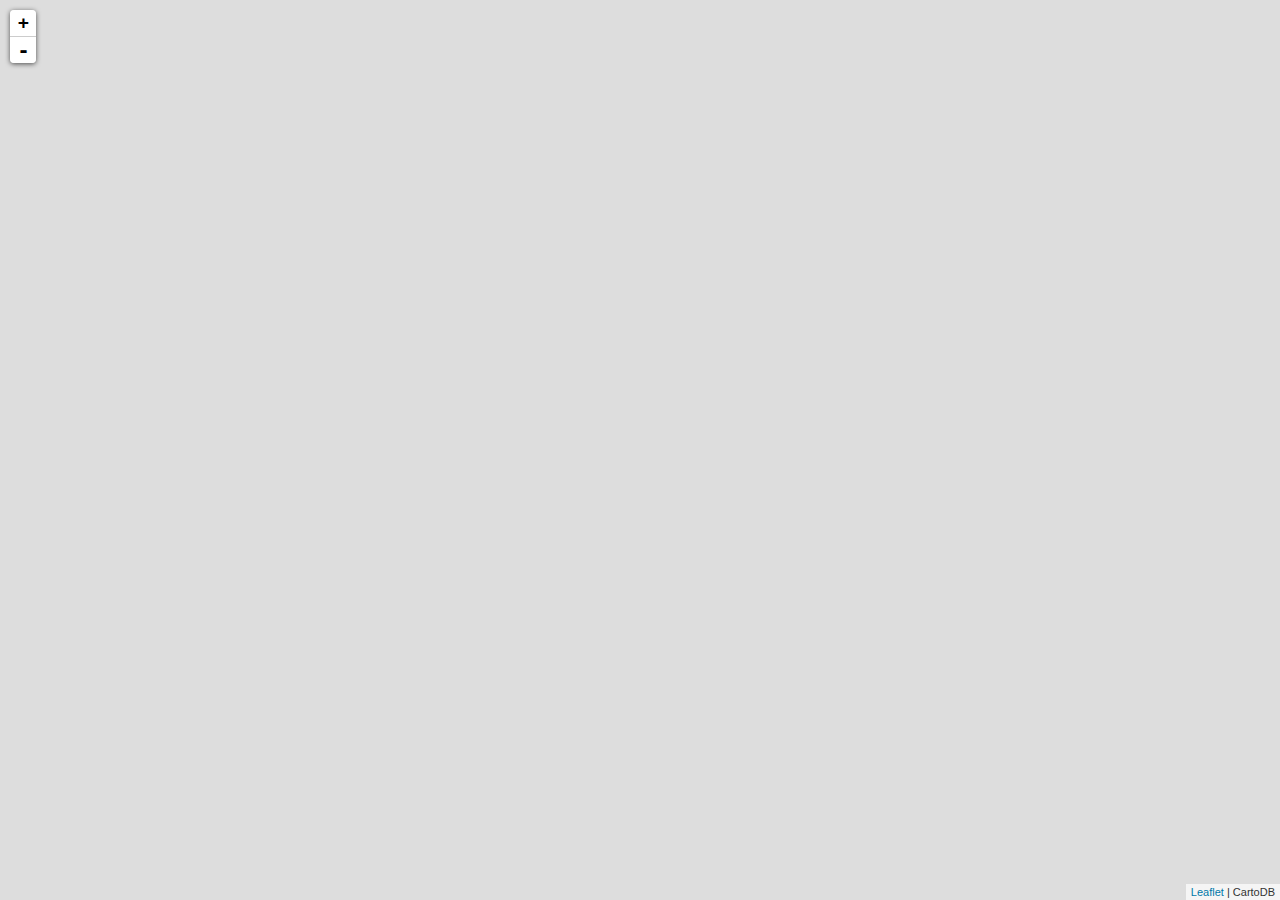
==== viz/index.html @ deacbac0 "css coloring" ====
<html>
  <link rel="stylesheet" href="css/leaflet.css" />
  <style>
    #map, html, body {
      width: 100%; height: 100%; padding: 0; margin: 0;
    }
    .circlePoint {
      opacity: 0;
      -webkit-animation: fadeOut 0.1s ease;
      animation: fadeOut 0.1s ease;
    }
 
    @-webkit-keyframes fadeOut {
      0%   { opacity: 1; }
      100% { opacity: 0; }
    }
    @keyframes fadeOut {
      0%   { opacity: 1; }
      100% { opacity: 0; }
    }
 </style>
  <body>
    <div id="map"></div>
    <script src="js/jquery-2.1.1.min.js"></script>
    <script src="js/jquery.csv.js"></script>
    <script src="js/leaflet.js"></script>


    <script>
      var map = new L.Map('map', {
        zoomControl: true,
        center: [39.5, -119.5],
        zoom: 11
      });
 
      $.ajax({
	    url: "data/lat_lon.csv",
	    async: false,
	    success: function (csvd) {
		data = $.csv2Array(csvd);
                for(i=0; i<data.length; i++){
                  var point = data[i]
                  setTimeout((function(point){
	            var circle = L.circle([point[1], point[0]], 500, {
	     	      color: 'red',
		      fillColor: '#f03',
		      fillOpacity: 0.5,
	            }).addTo(map);
                    circle._container.classList.add('circlePoint')
                  }).bind(null, point), parseInt(parseFloat(point[3])/50000 - 20000))
                }
	    },
	    dataType: "text",
	    complete: function () {
                console.log("done")
		// call a function on complete 
	    }
      });

      L.tileLayer('http://{s}.api.cartocdn.com/base-dark/{z}/{x}/{y}.png', {
        attribution: 'CartoDB'
      }).addTo(map);

    </script>
  </body>
</html>
---- viz/css/leaflet.css ----
/* required styles */

.leaflet-map-pane,
.leaflet-tile,
.leaflet-marker-icon,
.leaflet-marker-shadow,
.leaflet-tile-pane,
.leaflet-tile-container,
.leaflet-overlay-pane,
.leaflet-shadow-pane,
.leaflet-marker-pane,
.leaflet-popup-pane,
.leaflet-overlay-pane svg,
.leaflet-zoom-box,
.leaflet-image-layer,
.leaflet-layer {
	position: absolute;
	left: 0;
	top: 0;
	}
.leaflet-container {
	overflow: hidden;
	-ms-touch-action: none;
	}
.leaflet-tile,
.leaflet-marker-icon,
.leaflet-marker-shadow {
	-webkit-user-select: none;
	   -moz-user-select: none;
	        user-select: none;
	-webkit-user-drag: none;
	}
.leaflet-marker-icon,
.leaflet-marker-shadow {
	display: block;
	}
/* map is broken in FF if you have max-width: 100% on tiles */
.leaflet-container img {
	max-width: none !important;
	}
/* stupid Android 2 doesn't understand "max-width: none" properly */
.leaflet-container img.leaflet-image-layer {
	max-width: 15000px !important;
	}
.leaflet-tile {
	filter: inherit;
	visibility: hidden;
	}
.leaflet-tile-loaded {
	visibility: inherit;
	}
.leaflet-zoom-box {
	width: 0;
	height: 0;
	}
/* workaround for https://bugzilla.mozilla.org/show_bug.cgi?id=888319 */
.leaflet-overlay-pane svg {
	-moz-user-select: none;
	}

.leaflet-tile-pane    { z-index: 2; }
.leaflet-objects-pane { z-index: 3; }
.leaflet-overlay-pane { z-index: 4; }
.leaflet-shadow-pane  { z-index: 5; }
.leaflet-marker-pane  { z-index: 6; }
.leaflet-popup-pane   { z-index: 7; }

.leaflet-vml-shape {
	width: 1px;
	height: 1px;
	}
.lvml {
	behavior: url(#default#VML);
	display: inline-block;
	position: absolute;
	}


/* control positioning */

.leaflet-control {
	position: relative;
	z-index: 7;
	pointer-events: auto;
	}
.leaflet-top,
.leaflet-bottom {
	position: absolute;
	z-index: 1000;
	pointer-events: none;
	}
.leaflet-top {
	top: 0;
	}
.leaflet-right {
	right: 0;
	}
.leaflet-bottom {
	bottom: 0;
	}
.leaflet-left {
	left: 0;
	}
.leaflet-control {
	float: left;
	clear: both;
	}
.leaflet-right .leaflet-control {
	float: right;
	}
.leaflet-top .leaflet-control {
	margin-top: 10px;
	}
.leaflet-bottom .leaflet-control {
	margin-bottom: 10px;
	}
.leaflet-left .leaflet-control {
	margin-left: 10px;
	}
.leaflet-right .leaflet-control {
	margin-right: 10px;
	}


/* zoom and fade animations */

.leaflet-fade-anim .leaflet-tile,
.leaflet-fade-anim .leaflet-popup {
	opacity: 0;
	-webkit-transition: opacity 0.2s linear;
	   -moz-transition: opacity 0.2s linear;
	     -o-transition: opacity 0.2s linear;
	        transition: opacity 0.2s linear;
	}
.leaflet-fade-anim .leaflet-tile-loaded,
.leaflet-fade-anim .leaflet-map-pane .leaflet-popup {
	opacity: 1;
	}

.leaflet-zoom-anim .leaflet-zoom-animated {
	-webkit-transition: -webkit-transform 0.25s cubic-bezier(0,0,0.25,1);
	   -moz-transition:    -moz-transform 0.25s cubic-bezier(0,0,0.25,1);
	     -o-transition:      -o-transform 0.25s cubic-bezier(0,0,0.25,1);
	        transition:         transform 0.25s cubic-bezier(0,0,0.25,1);
	}
.leaflet-zoom-anim .leaflet-tile,
.leaflet-pan-anim .leaflet-tile,
.leaflet-touching .leaflet-zoom-animated {
	-webkit-transition: none;
	   -moz-transition: none;
	     -o-transition: none;
	        transition: none;
	}

.leaflet-zoom-anim .leaflet-zoom-hide {
	visibility: hidden;
	}


/* cursors */

.leaflet-clickable {
	cursor: pointer;
	}
.leaflet-container {
	cursor: -webkit-grab;
	cursor:    -moz-grab;
	}
.leaflet-popup-pane,
.leaflet-control {
	cursor: auto;
	}
.leaflet-dragging .leaflet-container,
.leaflet-dragging .leaflet-clickable {
	cursor: move;
	cursor: -webkit-grabbing;
	cursor:    -moz-grabbing;
	}


/* visual tweaks */

.leaflet-container {
	background: #ddd;
	outline: 0;
	}
.leaflet-container a {
	color: #0078A8;
	}
.leaflet-container a.leaflet-active {
	outline: 2px solid orange;
	}
.leaflet-zoom-box {
	border: 2px dotted #38f;
	background: rgba(255,255,255,0.5);
	}


/* general typography */
.leaflet-container {
	font: 12px/1.5 "Helvetica Neue", Arial, Helvetica, sans-serif;
	}


/* general toolbar styles */

.leaflet-bar {
	box-shadow: 0 1px 5px rgba(0,0,0,0.65);
	border-radius: 4px;
	}
.leaflet-bar a,
.leaflet-bar a:hover {
	background-color: #fff;
	border-bottom: 1px solid #ccc;
	width: 26px;
	height: 26px;
	line-height: 26px;
	display: block;
	text-align: center;
	text-decoration: none;
	color: black;
	}
.leaflet-bar a,
.leaflet-control-layers-toggle {
	background-position: 50% 50%;
	background-repeat: no-repeat;
	display: block;
	}
.leaflet-bar a:hover {
	background-color: #f4f4f4;
	}
.leaflet-bar a:first-child {
	border-top-left-radius: 4px;
	border-top-right-radius: 4px;
	}
.leaflet-bar a:last-child {
	border-bottom-left-radius: 4px;
	border-bottom-right-radius: 4px;
	border-bottom: none;
	}
.leaflet-bar a.leaflet-disabled {
	cursor: default;
	background-color: #f4f4f4;
	color: #bbb;
	}

.leaflet-touch .leaflet-bar a {
	width: 30px;
	height: 30px;
	line-height: 30px;
	}


/* zoom control */

.leaflet-control-zoom-in,
.leaflet-control-zoom-out {
	font: bold 18px 'Lucida Console', Monaco, monospace;
	text-indent: 1px;
	}
.leaflet-control-zoom-out {
	font-size: 20px;
	}

.leaflet-touch .leaflet-control-zoom-in {
	font-size: 22px;
	}
.leaflet-touch .leaflet-control-zoom-out {
	font-size: 24px;
	}


/* layers control */

.leaflet-control-layers {
	box-shadow: 0 1px 5px rgba(0,0,0,0.4);
	background: #fff;
	border-radius: 5px;
	}
.leaflet-control-layers-toggle {
	background-image: url(images/layers.png);
	width: 36px;
	height: 36px;
	}
.leaflet-retina .leaflet-control-layers-toggle {
	background-image: url(images/layers-2x.png);
	background-size: 26px 26px;
	}
.leaflet-touch .leaflet-control-layers-toggle {
	width: 44px;
	height: 44px;
	}
.leaflet-control-layers .leaflet-control-layers-list,
.leaflet-control-layers-expanded .leaflet-control-layers-toggle {
	display: none;
	}
.leaflet-control-layers-expanded .leaflet-control-layers-list {
	display: block;
	position: relative;
	}
.leaflet-control-layers-expanded {
	padding: 6px 10px 6px 6px;
	color: #333;
	background: #fff;
	}
.leaflet-control-layers-selector {
	margin-top: 2px;
	position: relative;
	top: 1px;
	}
.leaflet-control-layers label {
	display: block;
	}
.leaflet-control-layers-separator {
	height: 0;
	border-top: 1px solid #ddd;
	margin: 5px -10px 5px -6px;
	}


/* attribution and scale controls */

.leaflet-container .leaflet-control-attribution {
	background: #fff;
	background: rgba(255, 255, 255, 0.7);
	margin: 0;
	}
.leaflet-control-attribution,
.leaflet-control-scale-line {
	padding: 0 5px;
	color: #333;
	}
.leaflet-control-attribution a {
	text-decoration: none;
	}
.leaflet-control-attribution a:hover {
	text-decoration: underline;
	}
.leaflet-container .leaflet-control-attribution,
.leaflet-container .leaflet-control-scale {
	font-size: 11px;
	}
.leaflet-left .leaflet-control-scale {
	margin-left: 5px;
	}
.leaflet-bottom .leaflet-control-scale {
	margin-bottom: 5px;
	}
.leaflet-control-scale-line {
	border: 2px solid #777;
	border-top: none;
	line-height: 1.1;
	padding: 2px 5px 1px;
	font-size: 11px;
	white-space: nowrap;
	overflow: hidden;
	-moz-box-sizing: content-box;
	     box-sizing: content-box;

	background: #fff;
	background: rgba(255, 255, 255, 0.5);
	}
.leaflet-control-scale-line:not(:first-child) {
	border-top: 2px solid #777;
	border-bottom: none;
	margin-top: -2px;
	}
.leaflet-control-scale-line:not(:first-child):not(:last-child) {
	border-bottom: 2px solid #777;
	}

.leaflet-touch .leaflet-control-attribution,
.leaflet-touch .leaflet-control-layers,
.leaflet-touch .leaflet-bar {
	box-shadow: none;
	}
.leaflet-touch .leaflet-control-layers,
.leaflet-touch .leaflet-bar {
	border: 2px solid rgba(0,0,0,0.2);
	background-clip: padding-box;
	}


/* popup */

.leaflet-popup {
	position: absolute;
	text-align: center;
	}
.leaflet-popup-content-wrapper {
	padding: 1px;
	text-align: left;
	border-radius: 12px;
	}
.leaflet-popup-content {
	margin: 13px 19px;
	line-height: 1.4;
	}
.leaflet-popup-content p {
	margin: 18px 0;
	}
.leaflet-popup-tip-container {
	margin: 0 auto;
	width: 40px;
	height: 20px;
	position: relative;
	overflow: hidden;
	}
.leaflet-popup-tip {
	width: 17px;
	height: 17px;
	padding: 1px;

	margin: -10px auto 0;

	-webkit-transform: rotate(45deg);
	   -moz-transform: rotate(45deg);
	    -ms-transform: rotate(45deg);
	     -o-transform: rotate(45deg);
	        transform: rotate(45deg);
	}
.leaflet-popup-content-wrapper,
.leaflet-popup-tip {
	background: white;

	box-shadow: 0 3px 14px rgba(0,0,0,0.4);
	}
.leaflet-container a.leaflet-popup-close-button {
	position: absolute;
	top: 0;
	right: 0;
	padding: 4px 4px 0 0;
	text-align: center;
	width: 18px;
	height: 14px;
	font: 16px/14px Tahoma, Verdana, sans-serif;
	color: #c3c3c3;
	text-decoration: none;
	font-weight: bold;
	background: transparent;
	}
.leaflet-container a.leaflet-popup-close-button:hover {
	color: #999;
	}
.leaflet-popup-scrolled {
	overflow: auto;
	border-bottom: 1px solid #ddd;
	border-top: 1px solid #ddd;
	}

.leaflet-oldie .leaflet-popup-content-wrapper {
	zoom: 1;
	}
.leaflet-oldie .leaflet-popup-tip {
	width: 24px;
	margin: 0 auto;

	-ms-filter: "progid:DXImageTransform.Microsoft.Matrix(M11=0.70710678, M12=0.70710678, M21=-0.70710678, M22=0.70710678)";
	filter: progid:DXImageTransform.Microsoft.Matrix(M11=0.70710678, M12=0.70710678, M21=-0.70710678, M22=0.70710678);
	}
.leaflet-oldie .leaflet-popup-tip-container {
	margin-top: -1px;
	}

.leaflet-oldie .leaflet-control-zoom,
.leaflet-oldie .leaflet-control-layers,
.leaflet-oldie .leaflet-popup-content-wrapper,
.leaflet-oldie .leaflet-popup-tip {
	border: 1px solid #999;
	}


/* div icon */

.leaflet-div-icon {
	background: #fff;
	border: 1px solid #666;
	}
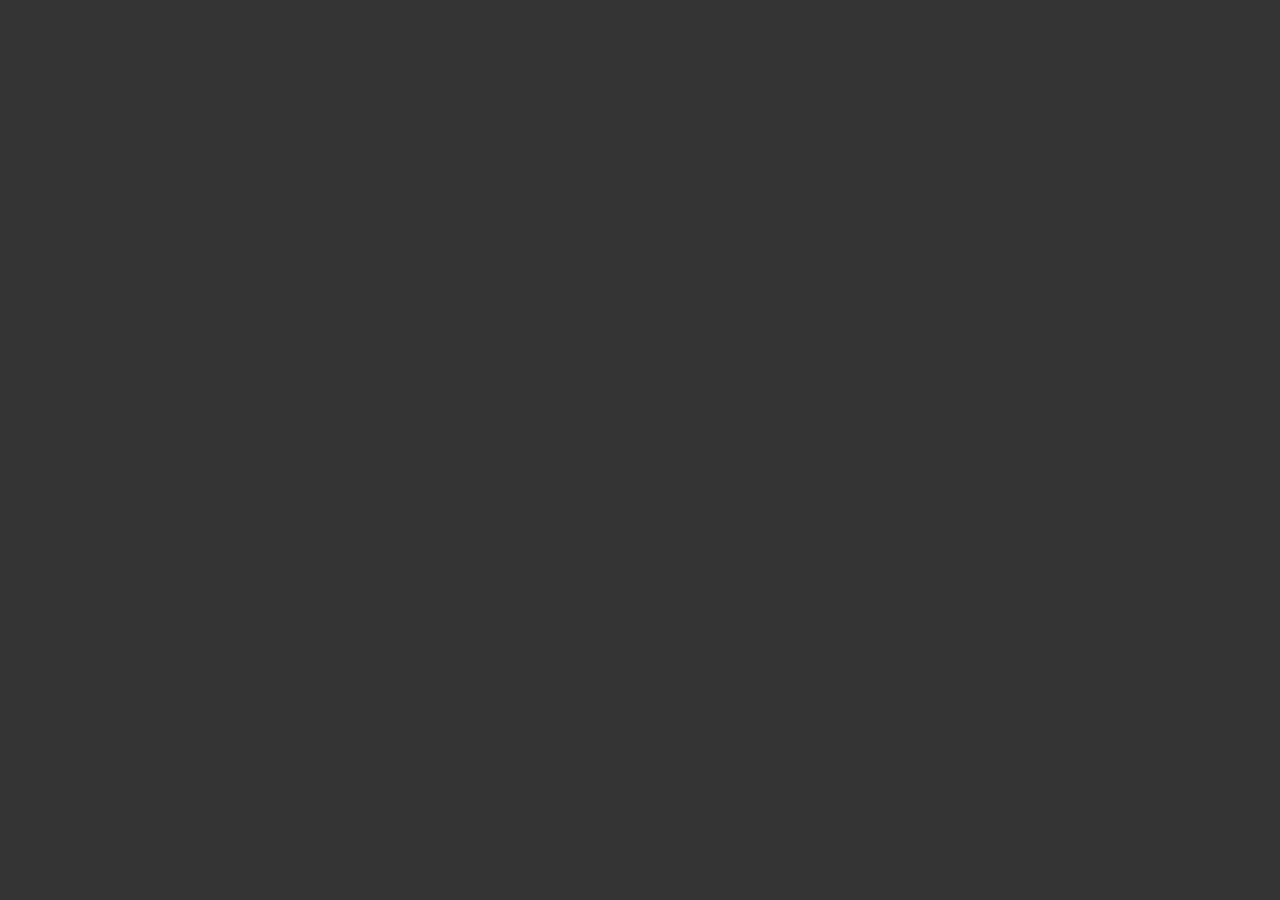
==== commit 05b18e58: "merge" ====
--- a/viz/index.html
+++ b/viz/index.html
@@ -1,66 +1,74 @@
+<!doctype html>
 <html>
-  <link rel="stylesheet" href="css/leaflet.css" />
-  <style>
-    #map, html, body {
-      width: 100%; height: 100%; padding: 0; margin: 0;
-    }
-    .circlePoint {
-      opacity: 0;
-      -webkit-animation: fadeOut 0.1s ease;
-      animation: fadeOut 0.1s ease;
-    }
- 
-    @-webkit-keyframes fadeOut {
-      0%   { opacity: 1; }
-      100% { opacity: 0; }
-    }
-    @keyframes fadeOut {
-      0%   { opacity: 1; }
-      100% { opacity: 0; }
-    }
- </style>
-  <body>
-    <div id="map"></div>
-    <script src="js/jquery-2.1.1.min.js"></script>
-    <script src="js/jquery.csv.js"></script>
-    <script src="js/leaflet.js"></script>
-
-
-    <script>
-      var map = new L.Map('map', {
-        zoomControl: true,
-        center: [39.5, -119.5],
-        zoom: 11
-      });
- 
-      $.ajax({
-	    url: "data/lat_lon.csv",
-	    async: false,
-	    success: function (csvd) {
-		data = $.csv2Array(csvd);
-                for(i=0; i<data.length; i++){
-                  var point = data[i]
-                  setTimeout((function(point){
-	            var circle = L.circle([point[1], point[0]], 500, {
-	     	      color: 'red',
-		      fillColor: '#f03',
-		      fillOpacity: 0.5,
-	            }).addTo(map);
-                    circle._container.classList.add('circlePoint')
-                  }).bind(null, point), parseInt(parseFloat(point[3])/50000 - 20000))
-                }
-	    },
-	    dataType: "text",
-	    complete: function () {
-                console.log("done")
-		// call a function on complete 
-	    }
-      });
-
-      L.tileLayer('http://{s}.api.cartocdn.com/base-dark/{z}/{x}/{y}.png', {
-        attribution: 'CartoDB'
-      }).addTo(map);
-
-    </script>
-  </body>
+	<head>
+		<title>Many Points with  leaflet Canvas</title>
+		<meta charset="utf-8">
+		<link rel="stylesheet" href="http://cdn.leafletjs.com/leaflet-0.7.2/leaflet.css" />
+		<style>
+			html, body { margin: 0; padding: 0; }
+			#map { position: absolute; height: 100%; width: 100%; background-color: #333; }
+		</style>
+		<script src="http://cdn.leafletjs.com/leaflet-0.7.2/leaflet.js"></script>
+		<script src="L.CanvasOverlay.js"></script>
+	</head>
+	<body>
+		<div id="map"></div>
+		<script src="data.js" charset="utf-8"></script>
+		
+		<script>
+			var leafletMap = L.map('map').setView([39.525,-119.825], 11);
+			L.tileLayer("http://{s}.sm.mapstack.stamen.com/(toner-lite,$fff[difference],$fff[@23],$fff[hsl-saturation@20])/{z}/{x}/{y}.png").addTo(leafletMap);
+			
+			var raf = null, _T = null;
+			var ctx = null, lco = null, lcp = null;
+			
+			L.canvasOverlay()
+				.drawing(drawingOnCanvas)
+				.addTo(leafletMap);
+			
+			function drawingOnCanvas(canvasOverlay, params) {
+				ctx = params.canvas.getContext('2d');
+				lco = canvasOverlay;
+				lcp = params;
+				_T = Date.now();
+				
+				if(raf) {
+					clearAnimationFrame(raf);
+					raf = null;
+				}
+				
+				draw();
+			};
+			
+			function opacity(percent) {
+				if(percent < .2) return percent / .2;
+				return 1 - percent;
+			}
+			
+			function draw() {
+				raf = requestAnimationFrame(draw);
+				
+				var T = (Date.now() - _T) / 1000;
+				if(T > 15) _T = Date.now();
+				
+				ctx.clearRect(0, 0, lcp.canvas.width, lcp.canvas.height);
+				
+				data.map(function(item) {
+					if(!lcp.bounds.contains(item.location)) return;
+					if(T < item.time) return;
+					if(T > item.time + 2) return;
+					
+					var percent = (T - item.time) / 2;
+					
+					var dot = lco._map.latLngToContainerPoint(item.location);
+					ctx.fillStyle = ["rgba(",item.colors[0].join(','),',', opacity(percent) ,")"].join('');
+					
+					ctx.beginPath();
+					ctx.arc(dot.x, dot.y, 5 / (1.25 - percent), 0, Math.PI * 2);
+					ctx.fill();
+					ctx.closePath();
+				});
+			}
+		</script>
+	</body>
 </html>
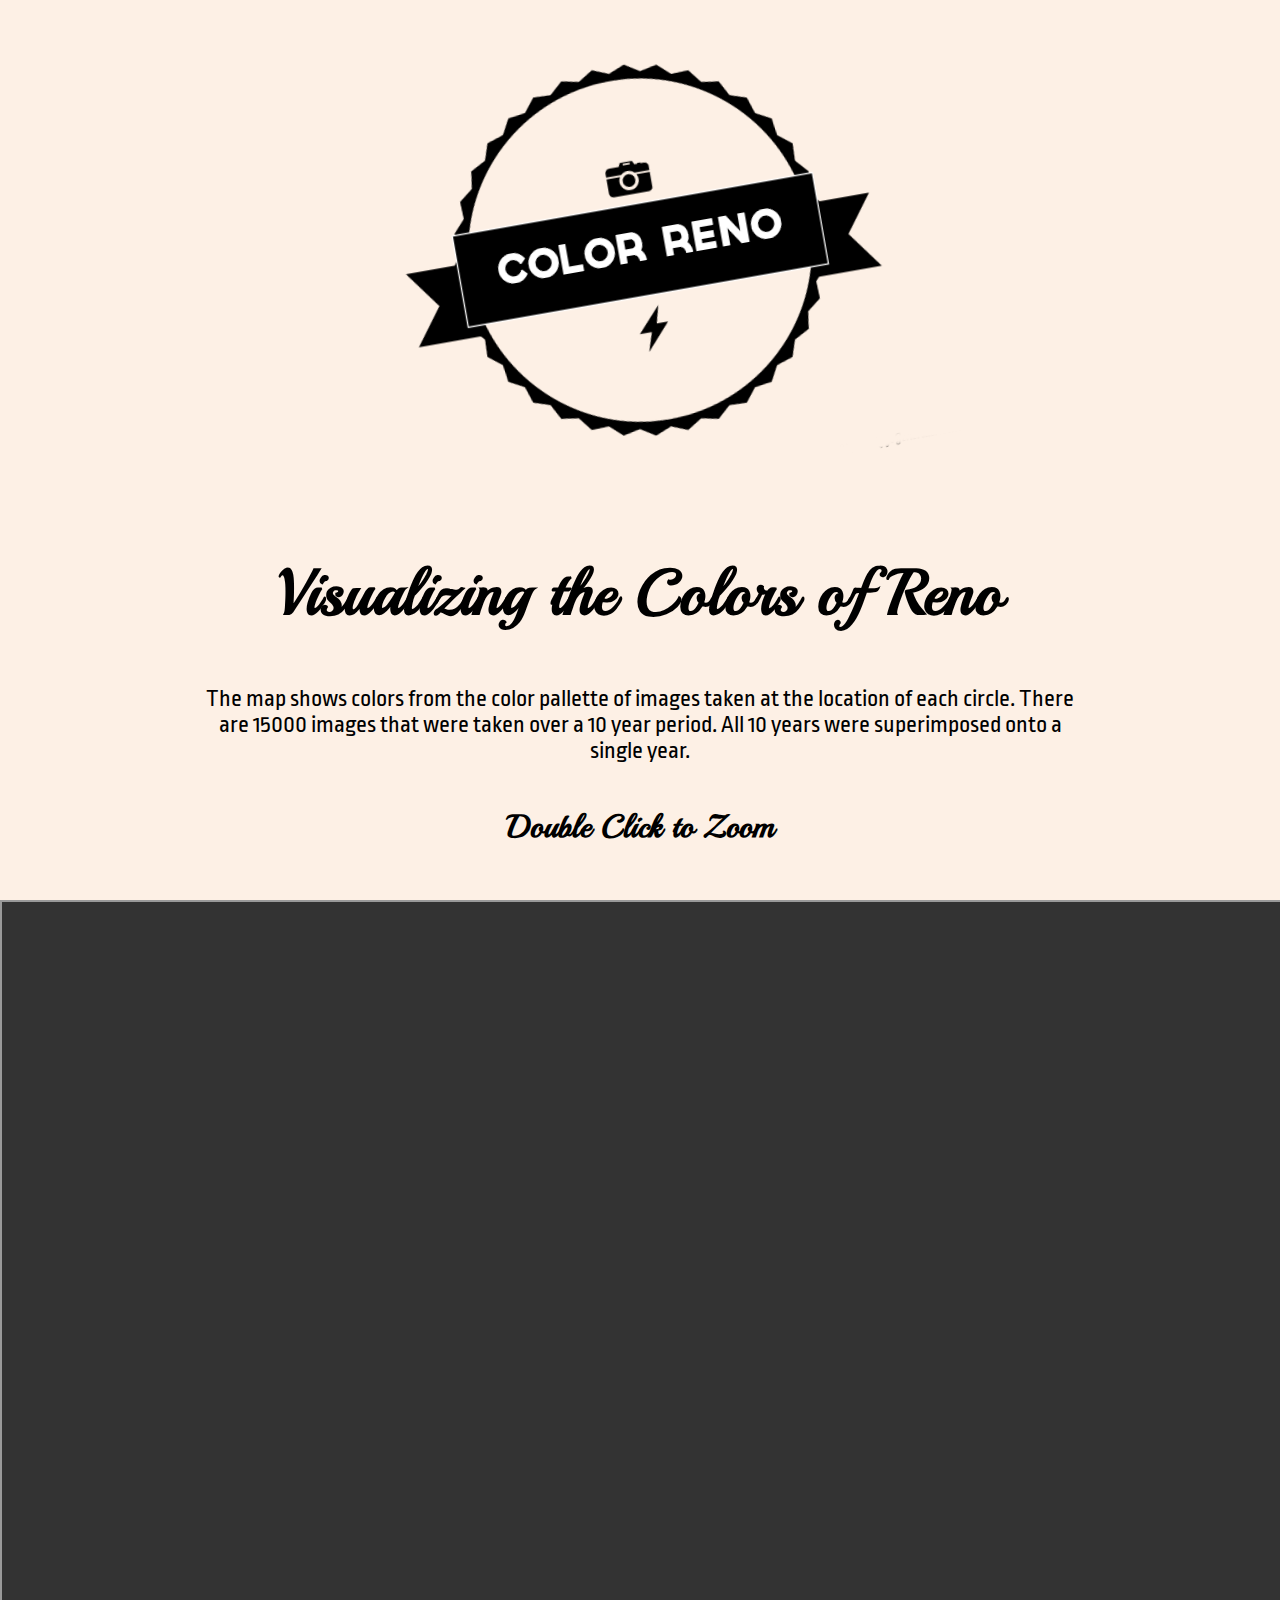
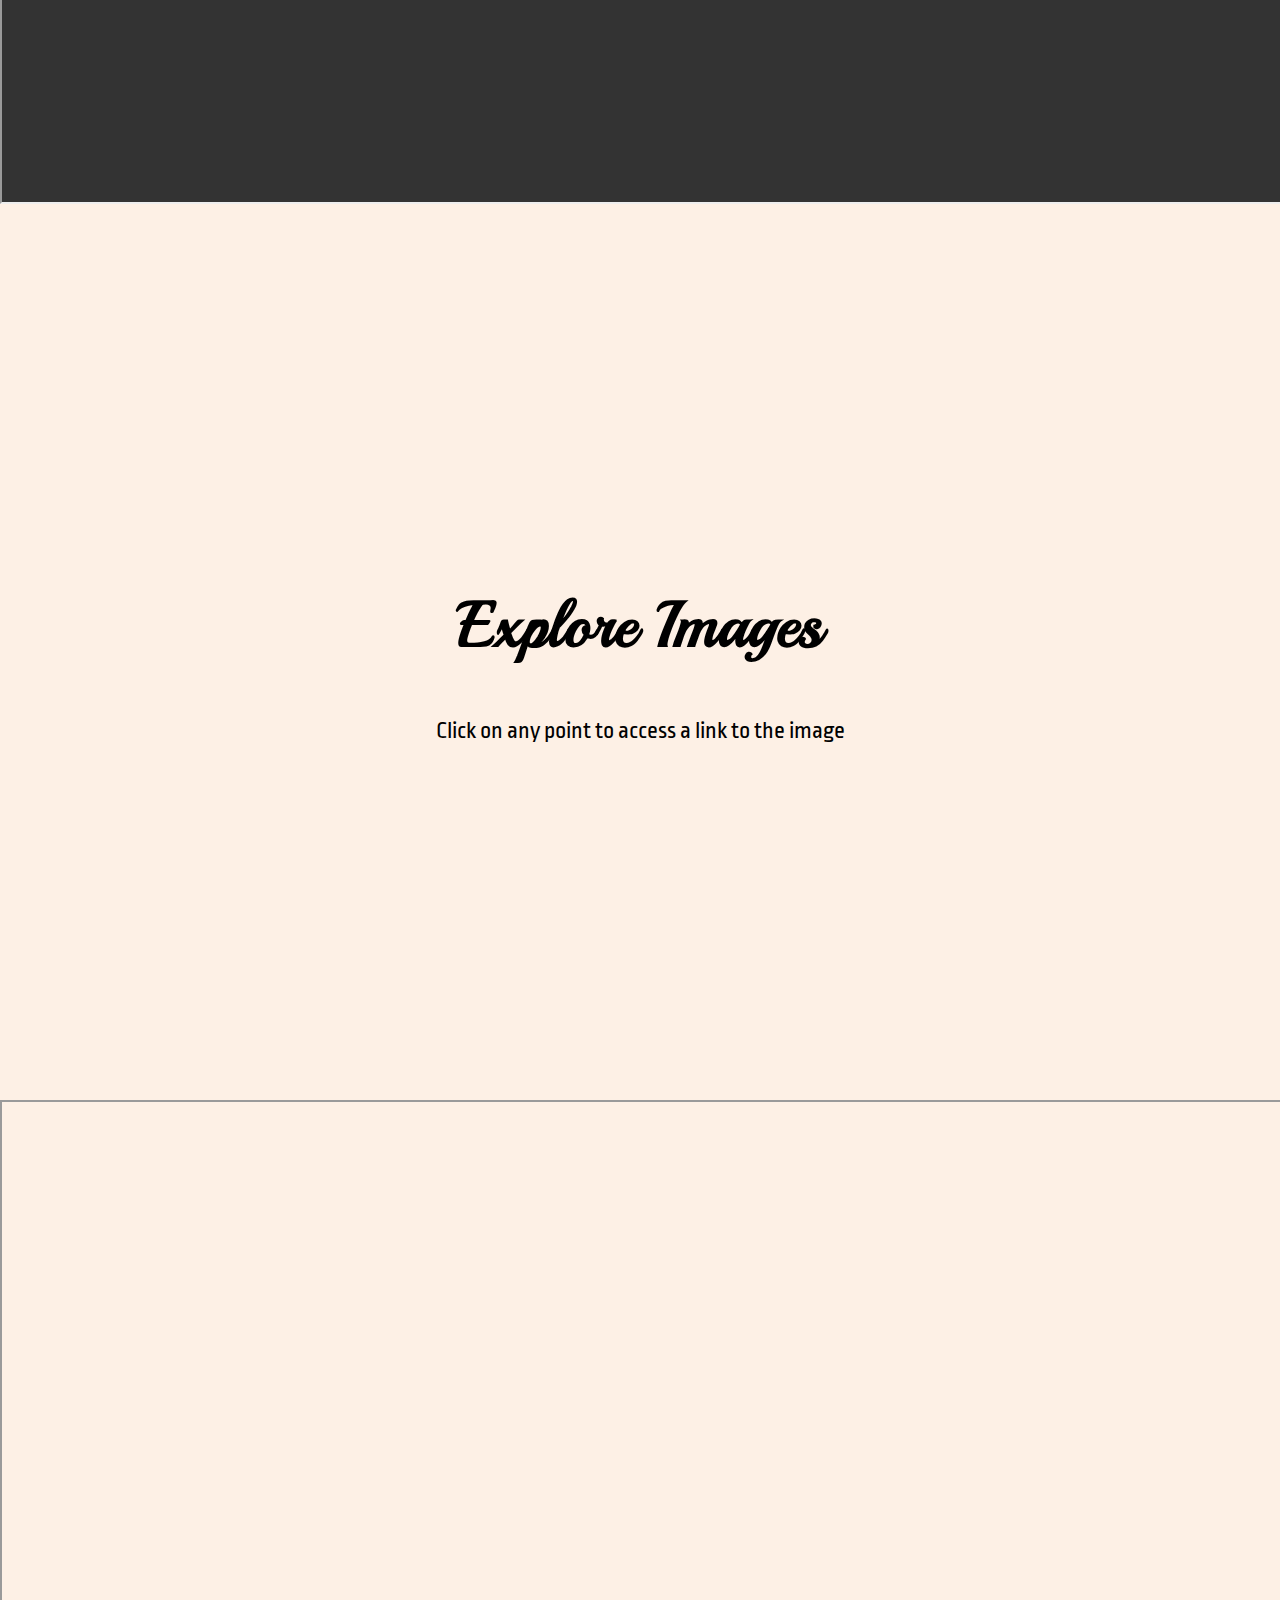
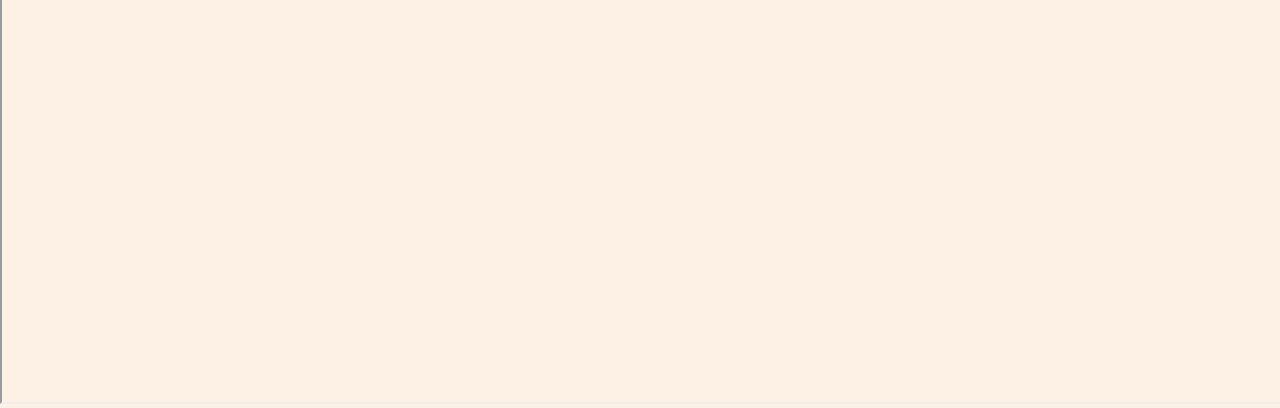
==== commit d9db496f: "whitespace" ====
--- a/viz/index.html
+++ b/viz/index.html
@@ -1,74 +1,37 @@
 <!doctype html>
 <html>
 	<head>
-		<title>Many Points with  leaflet Canvas</title>
+		<title>Color Reno</title>
 		<meta charset="utf-8">
-		<link rel="stylesheet" href="http://cdn.leafletjs.com/leaflet-0.7.2/leaflet.css" />
-		<style>
-			html, body { margin: 0; padding: 0; }
-			#map { position: absolute; height: 100%; width: 100%; background-color: #333; }
-		</style>
+		<link rel="shortcut icon" href="favicon.ico" type="image/x-icon">
+		<link rel="icon" href="favicon.ico" type="image/x-icon">
+		
+		<link href="http://fonts.googleapis.com/css?family=Ropa+Sans" rel="stylesheet" type="text/css" />
+		<link href="http://fonts.googleapis.com/css?family=Playball" rel="stylesheet" type="text/css" />
+		<link href="http://cdn.leafletjs.com/leaflet-0.7.2/leaflet.css" rel="stylesheet" type="text/css" />
+		
+		<link href="css/index.css" rel="stylesheet" type="text/css" />
 		<script src="http://cdn.leafletjs.com/leaflet-0.7.2/leaflet.js"></script>
 		<script src="L.CanvasOverlay.js"></script>
 	</head>
 	<body>
-		<div id="map"></div>
-		<script src="data.js" charset="utf-8"></script>
-		
-		<script>
-			var leafletMap = L.map('map').setView([39.525,-119.825], 11);
-			L.tileLayer("http://{s}.sm.mapstack.stamen.com/(toner-lite,$fff[difference],$fff[@23],$fff[hsl-saturation@20])/{z}/{x}/{y}.png").addTo(leafletMap);
-			
-			var raf = null, _T = null;
-			var ctx = null, lco = null, lcp = null;
-			
-			L.canvasOverlay()
-				.drawing(drawingOnCanvas)
-				.addTo(leafletMap);
-			
-			function drawingOnCanvas(canvasOverlay, params) {
-				ctx = params.canvas.getContext('2d');
-				lco = canvasOverlay;
-				lcp = params;
-				_T = Date.now();
-				
-				if(raf) {
-					clearAnimationFrame(raf);
-					raf = null;
-				}
-				
-				draw();
-			};
-			
-			function opacity(percent) {
-				if(percent < .2) return percent / .2;
-				return 1 - percent;
-			}
-			
-			function draw() {
-				raf = requestAnimationFrame(draw);
-				
-				var T = (Date.now() - _T) / 1000;
-				if(T > 15) _T = Date.now();
-				
-				ctx.clearRect(0, 0, lcp.canvas.width, lcp.canvas.height);
-				
-				data.map(function(item) {
-					if(!lcp.bounds.contains(item.location)) return;
-					if(T < item.time) return;
-					if(T > item.time + 2) return;
-					
-					var percent = (T - item.time) / 2;
-					
-					var dot = lco._map.latLngToContainerPoint(item.location);
-					ctx.fillStyle = ["rgba(",item.colors[0].join(','),',', opacity(percent) ,")"].join('');
-					
-					ctx.beginPath();
-					ctx.arc(dot.x, dot.y, 5 / (1.25 - percent), 0, Math.PI * 2);
-					ctx.fill();
-					ctx.closePath();
-				});
-			}
-		</script>
+		<div class="info pane">
+			<div><img src="img/logo.png" id="logo" /></div>
+			<h2>Visualizing the Colors of Reno</h2>
+			<p>The map shows colors from the color pallette of images taken at the location of each circle. There are 15000 images that were taken over a 10 year period. All 10 years were superimposed onto a single year.</p>
+			<h4>Double Click to Zoom</h4>
+		</div>
+		<div class="pane">
+			<iframe src="colors.html"></iframe>
+		</div>
+		<div class="info pane">
+			<div class="words">
+				<h2>Explore Images</h2>
+				<p>Click on any point to access a link to the image</p>
+			</div>
+		</div>
+		<div class="pane">
+			<iframe src="https://peterklipfel.cartodb.com/viz/76dc1f9a-5d41-11e4-ab12-0e853d047bba/embed_map"></iframe>
+		</div>
 	</body>
 </html>
--- a/viz/css/index.css
+++ b/viz/css/index.css
@@ -0,0 +1,59 @@
+html, body {
+  margin: 0;
+  padding: 0;
+  background-color: #FDF0E5;
+  height: 100%;
+}
+h2, h4 {
+  text-align: center;
+  font-family: 'Playball', cursive;
+}
+h2 {
+  font-size: 4em;
+}
+h4 {
+  font-size: 2em;
+}
+p {
+  text-align: center;
+  font-size: 1.5em;
+  font-family: 'Ropa Sans', sans-serif;
+}
+#map {
+  position: absolute;
+  height: 100%;
+  width: 100%;
+  background-color: #333;
+}
+#logo {
+  transform: rotate(-10deg);
+  -webkit-transform: rotate(-10deg);
+  transition: transform 1s;
+  -webkit-transition: -webkit-transform 1s;
+  margin: 0 auto;
+  display: block;
+}
+#logo:hover {
+  transform: rotate(370deg);
+  -webkit-transform: rotate(370deg);
+}
+.pane {
+  position: relative;
+  height: 100%;
+}
+.info {
+  text-align: center;
+  width: 70%;
+  margin: 0 auto;
+}
+.words {
+  position: absolute;
+  left: 50%;
+  top: 50%;
+  transform: translate(-50%, -50%);
+  -webkit-transform: translate(-50%, -50%);
+}
+iframe {
+  width: 100%;
+  height: 100%;
+}
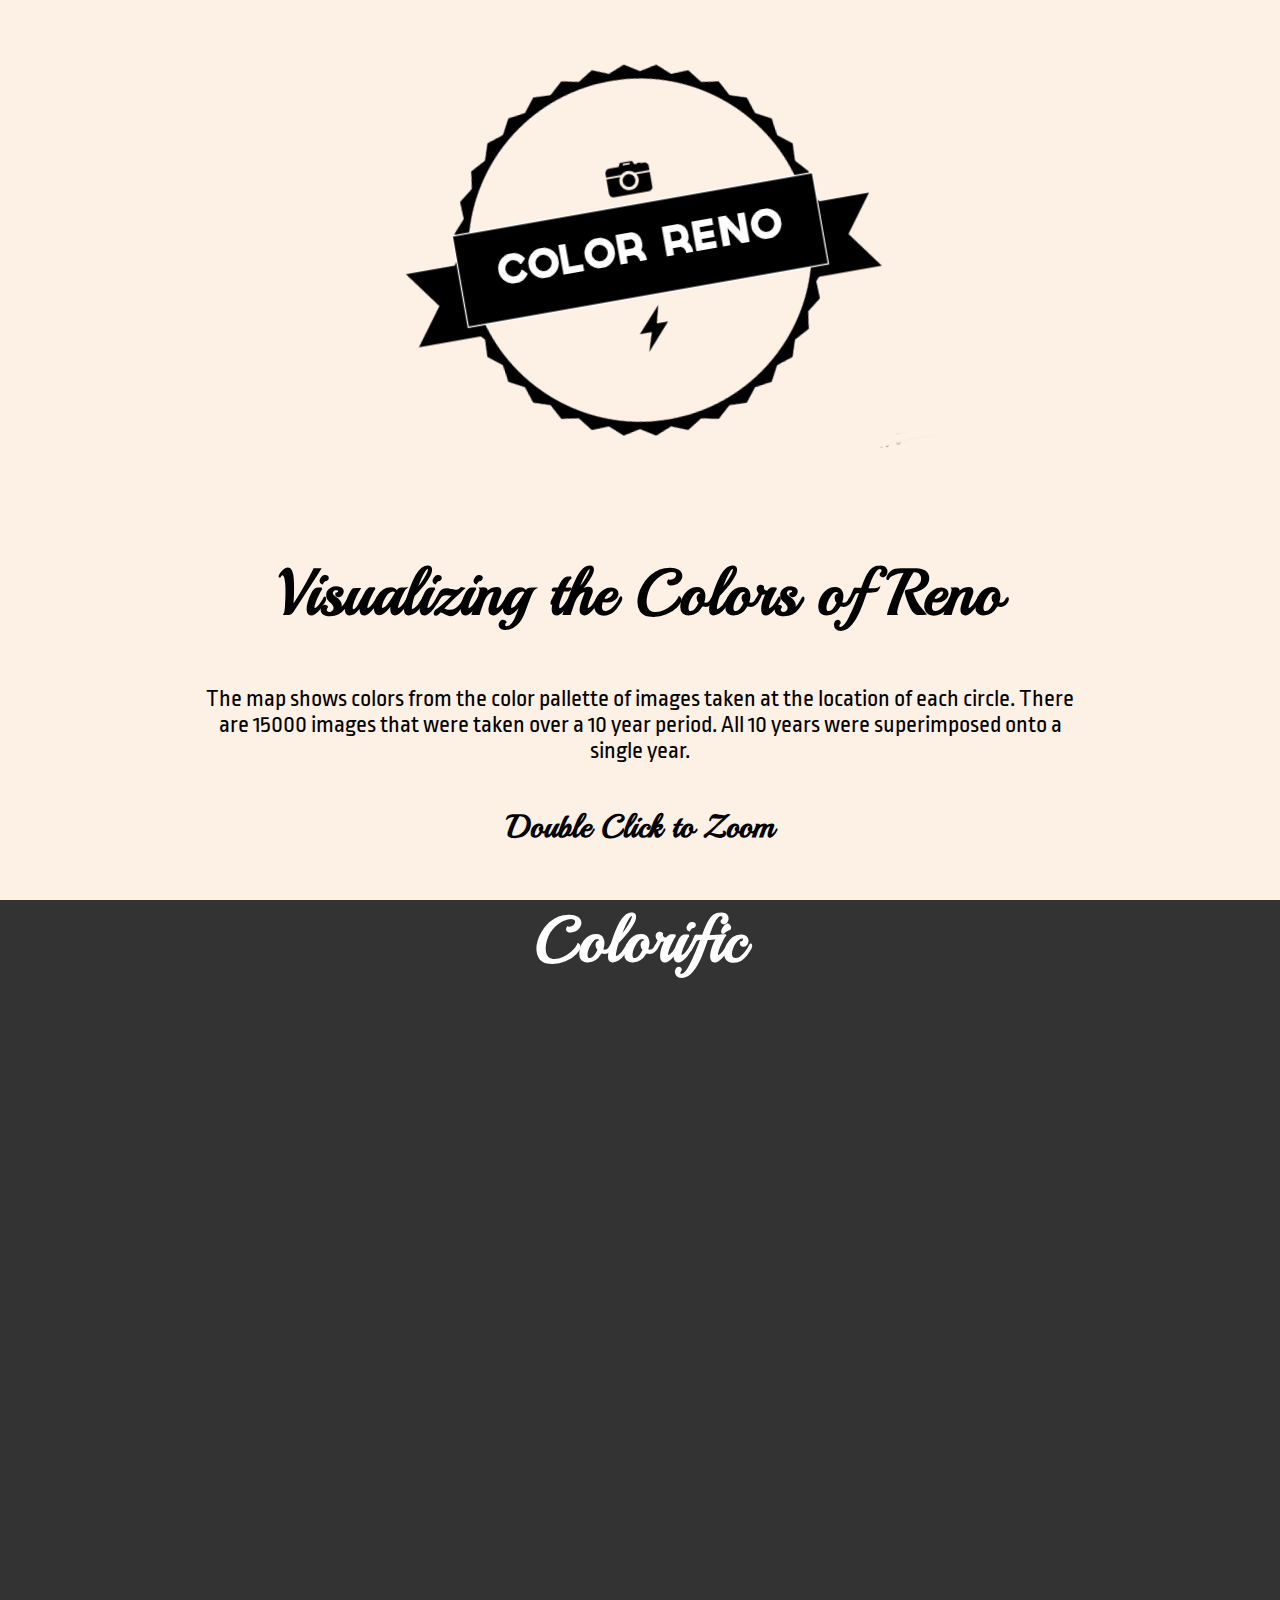
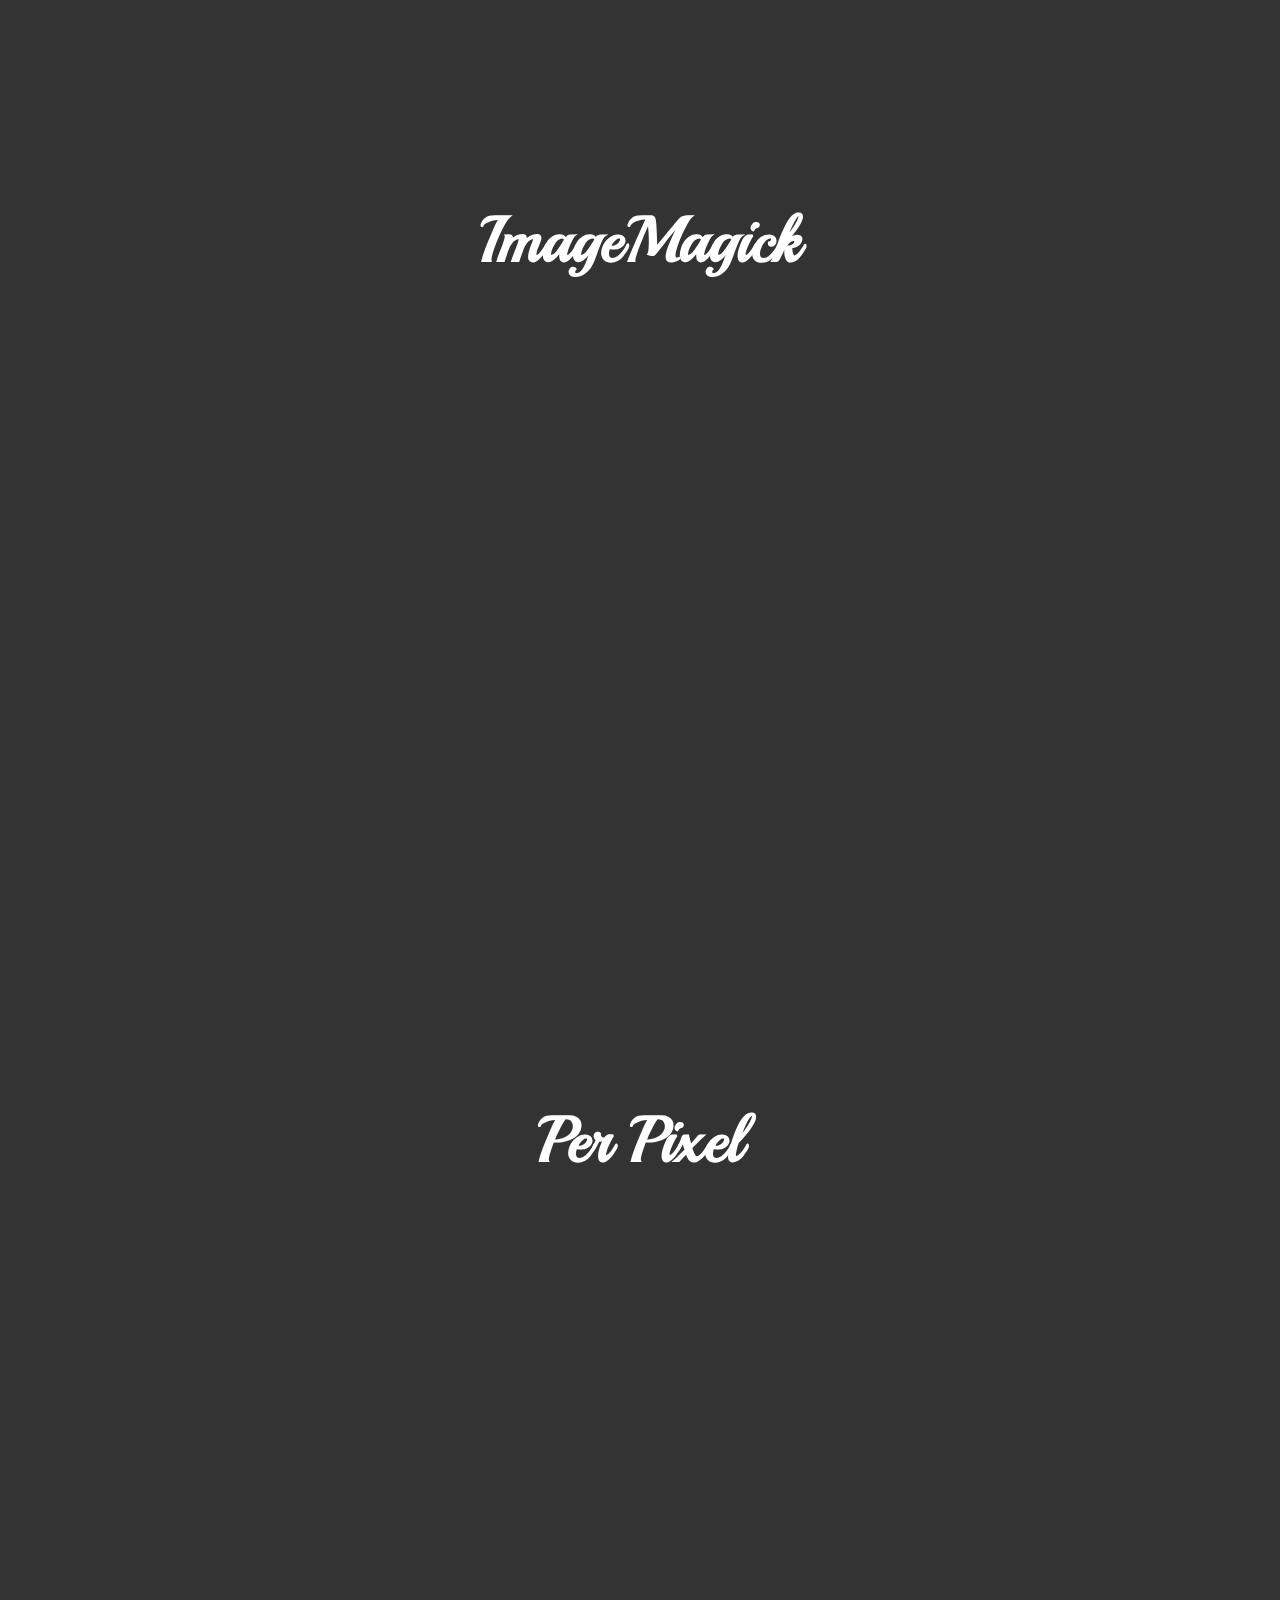
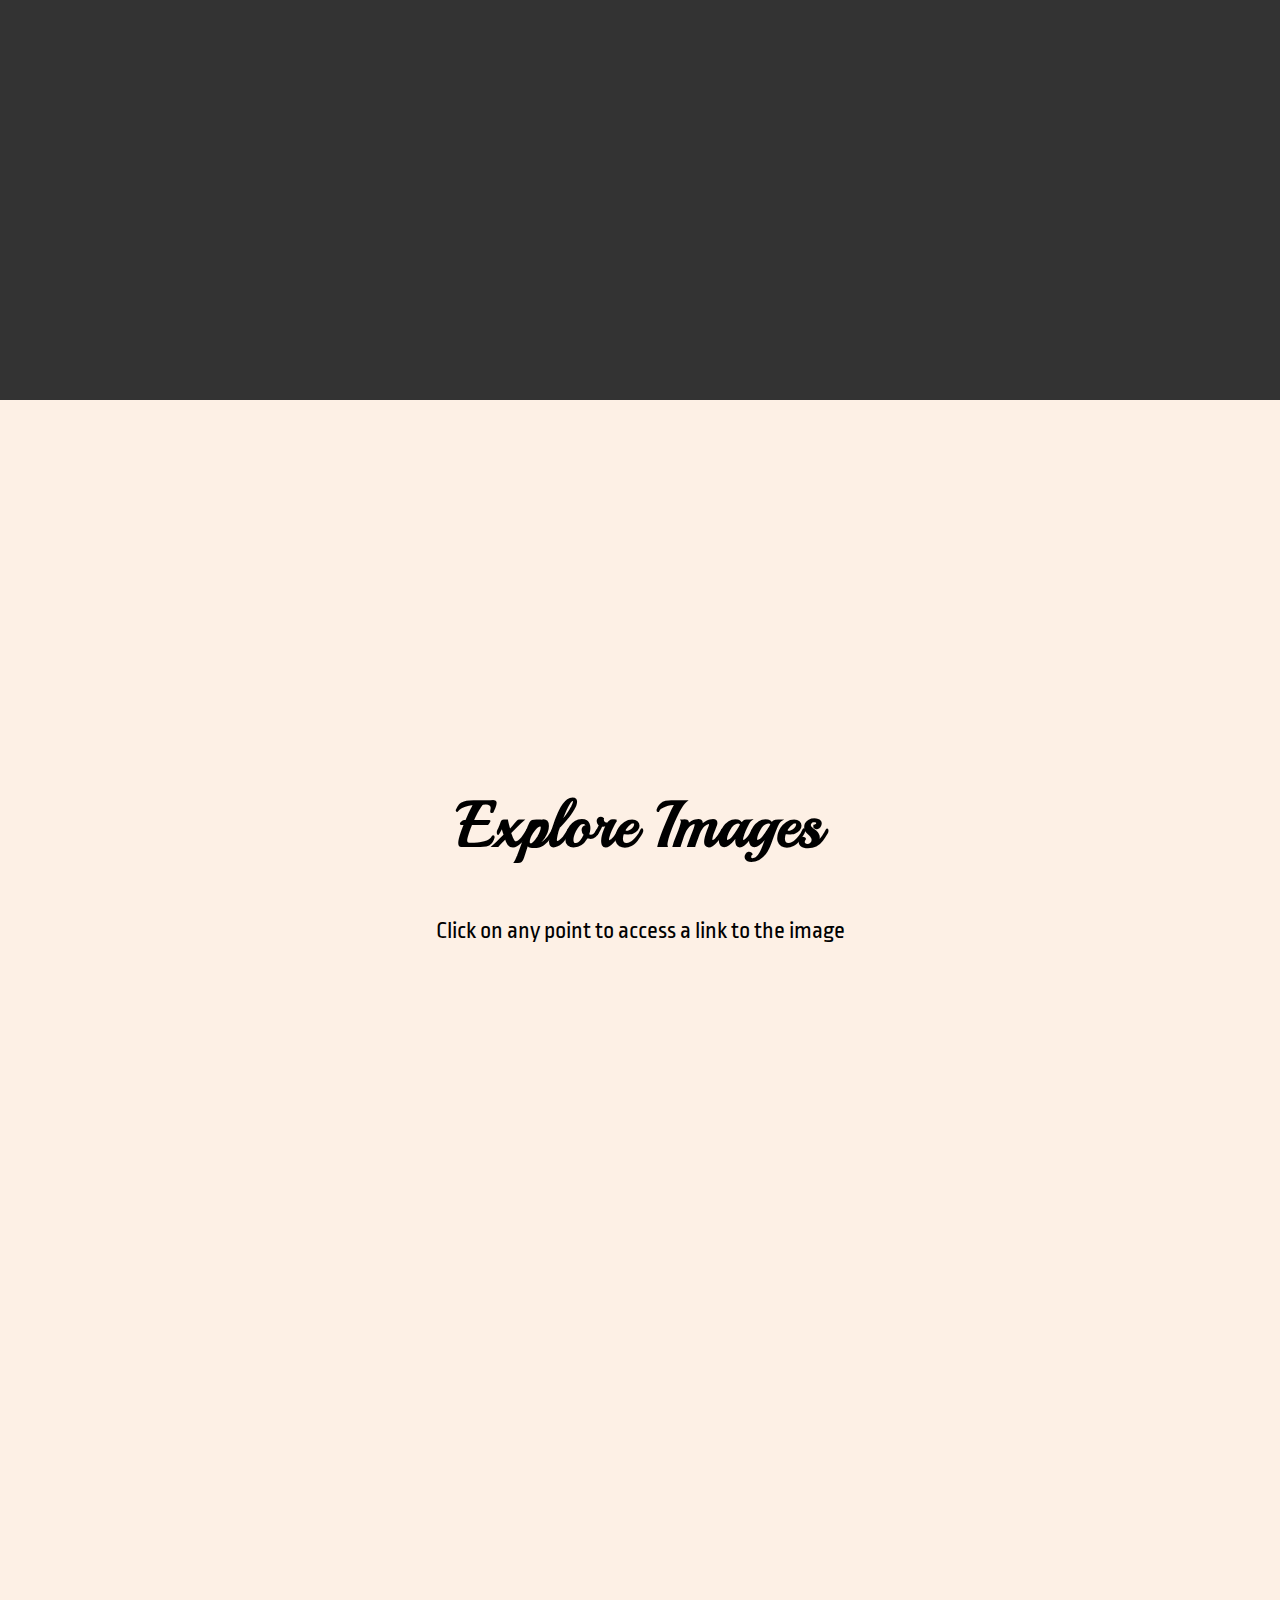
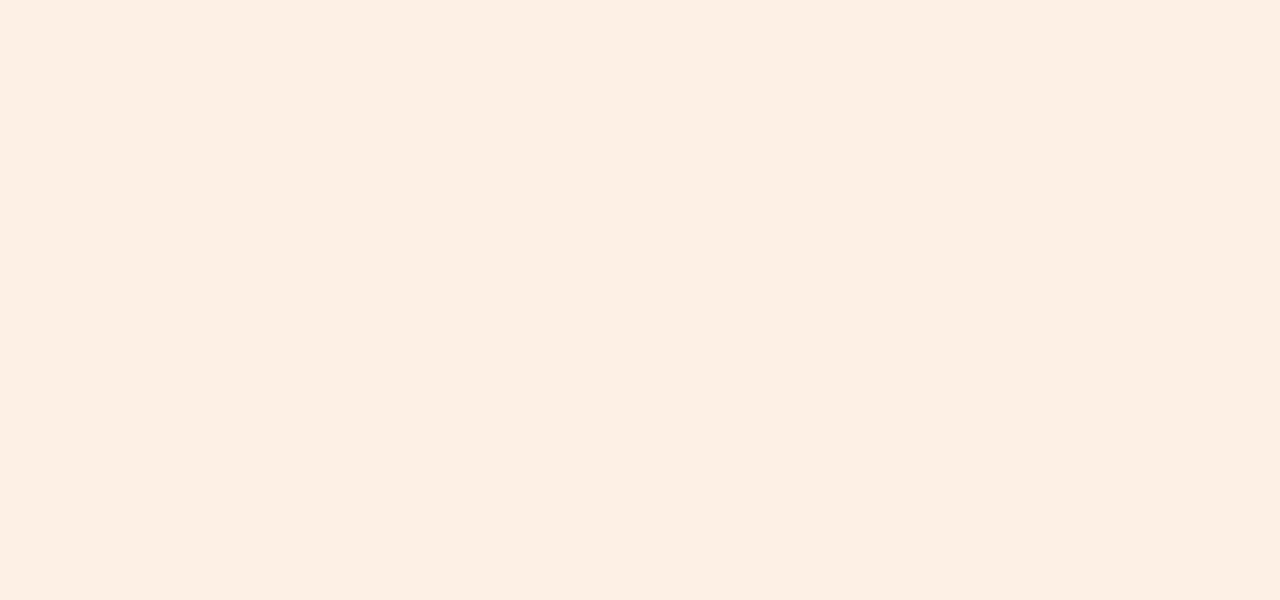
==== commit a1be467a: "move colors" ====
--- a/viz/index.html
+++ b/viz/index.html
@@ -8,11 +8,8 @@
 		
 		<link href="http://fonts.googleapis.com/css?family=Ropa+Sans" rel="stylesheet" type="text/css" />
 		<link href="http://fonts.googleapis.com/css?family=Playball" rel="stylesheet" type="text/css" />
-		<link href="http://cdn.leafletjs.com/leaflet-0.7.2/leaflet.css" rel="stylesheet" type="text/css" />
 		
 		<link href="css/index.css" rel="stylesheet" type="text/css" />
-		<script src="http://cdn.leafletjs.com/leaflet-0.7.2/leaflet.js"></script>
-		<script src="L.CanvasOverlay.js"></script>
 	</head>
 	<body>
 		<div class="info pane">
@@ -22,7 +19,16 @@
 			<h4>Double Click to Zoom</h4>
 		</div>
 		<div class="pane">
-			<iframe src="colors.html"></iframe>
+			<h2 class="title">Colorific</h2>
+			<iframe src="colors/colorific.html"></iframe>
+		</div>
+		<div class="pane">
+			<h2 class="title">ImageMagick</h2>
+			<iframe src="colors/imagemagick.html"></iframe>
+		</div>
+		<div class="pane">
+			<h2 class="title">Per Pixel</h2>
+			<iframe src="colors/pixel.html"></iframe>
 		</div>
 		<div class="info pane">
 			<div class="words">
--- a/viz/css/index.css
+++ b/viz/css/index.css
@@ -54,6 +54,16 @@
   -webkit-transform: translate(-50%, -50%);
 }
 iframe {
+  display: block;
   width: 100%;
   height: 100%;
+  border: none;
 }
+
+.pane h2.title {
+  position: absolute;
+  left: 0; right: 0;
+  top: 0;
+  color: white;
+  margin: 0;
+}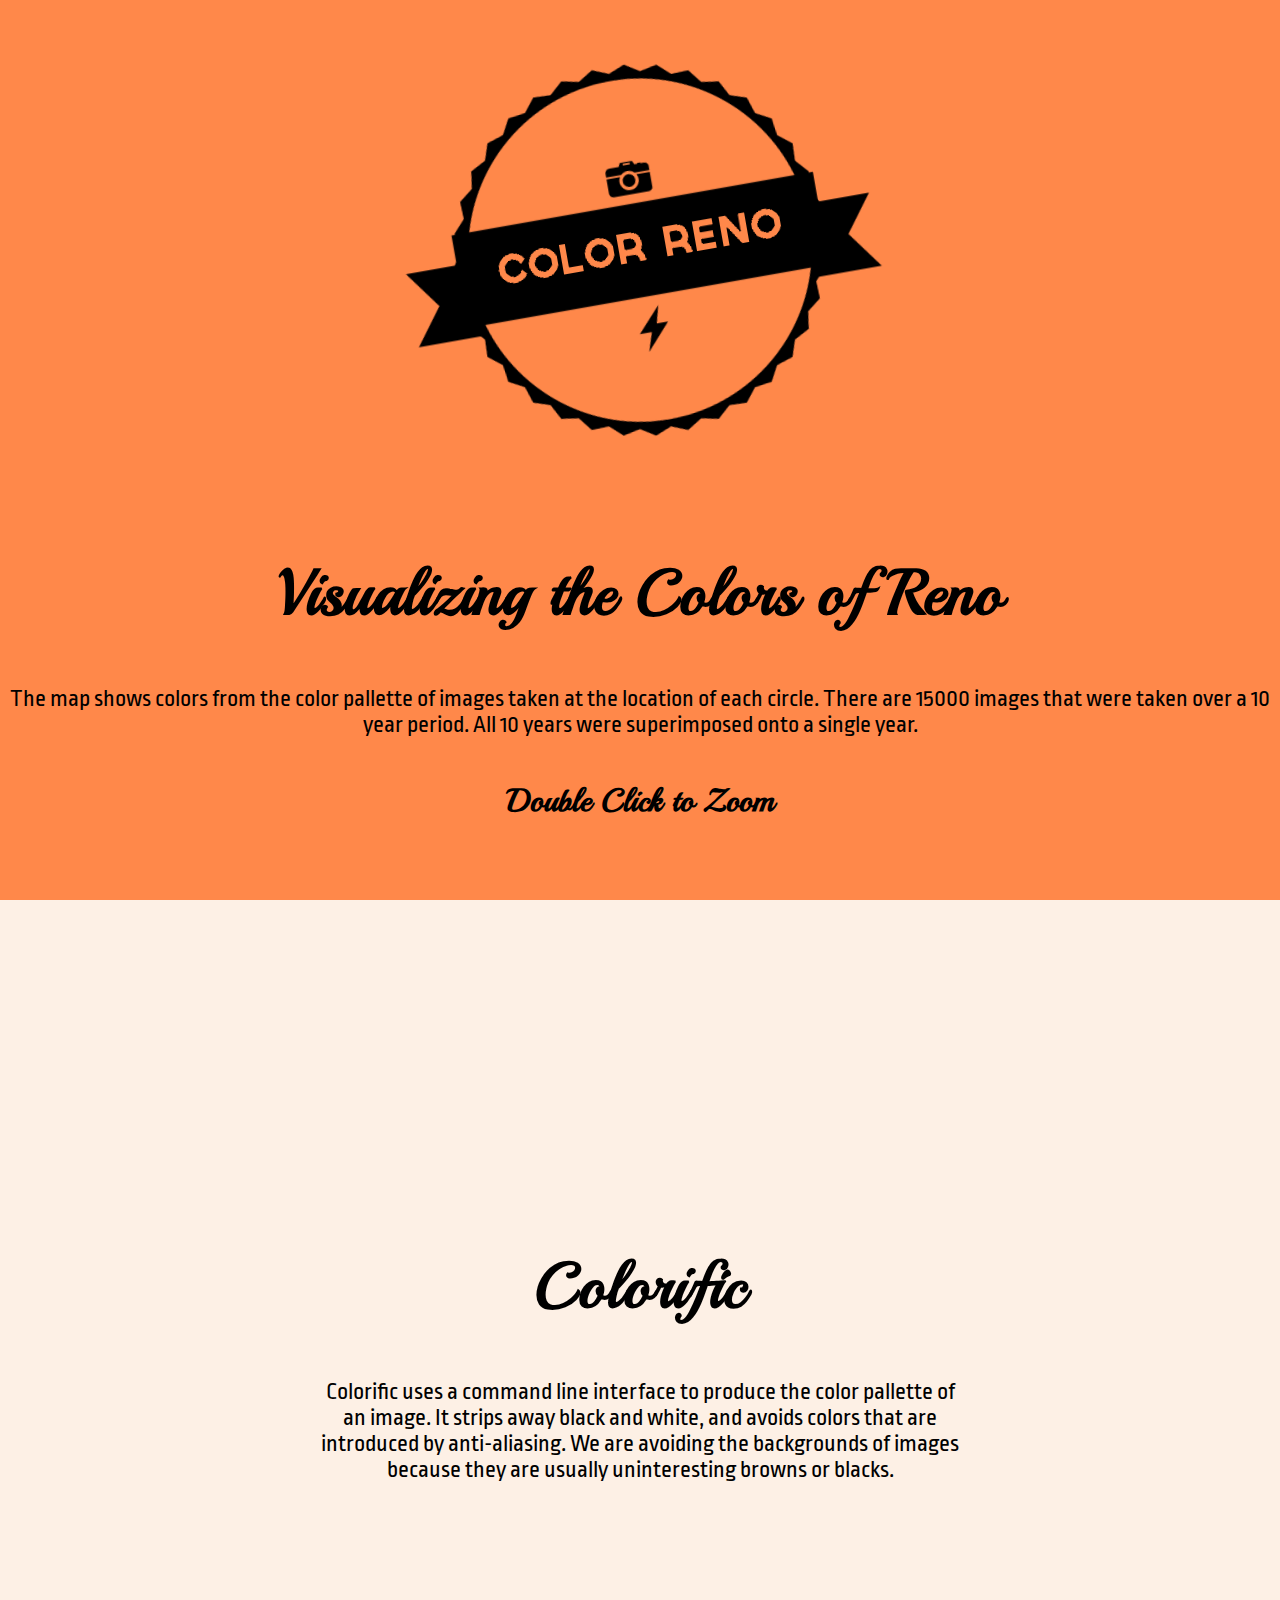
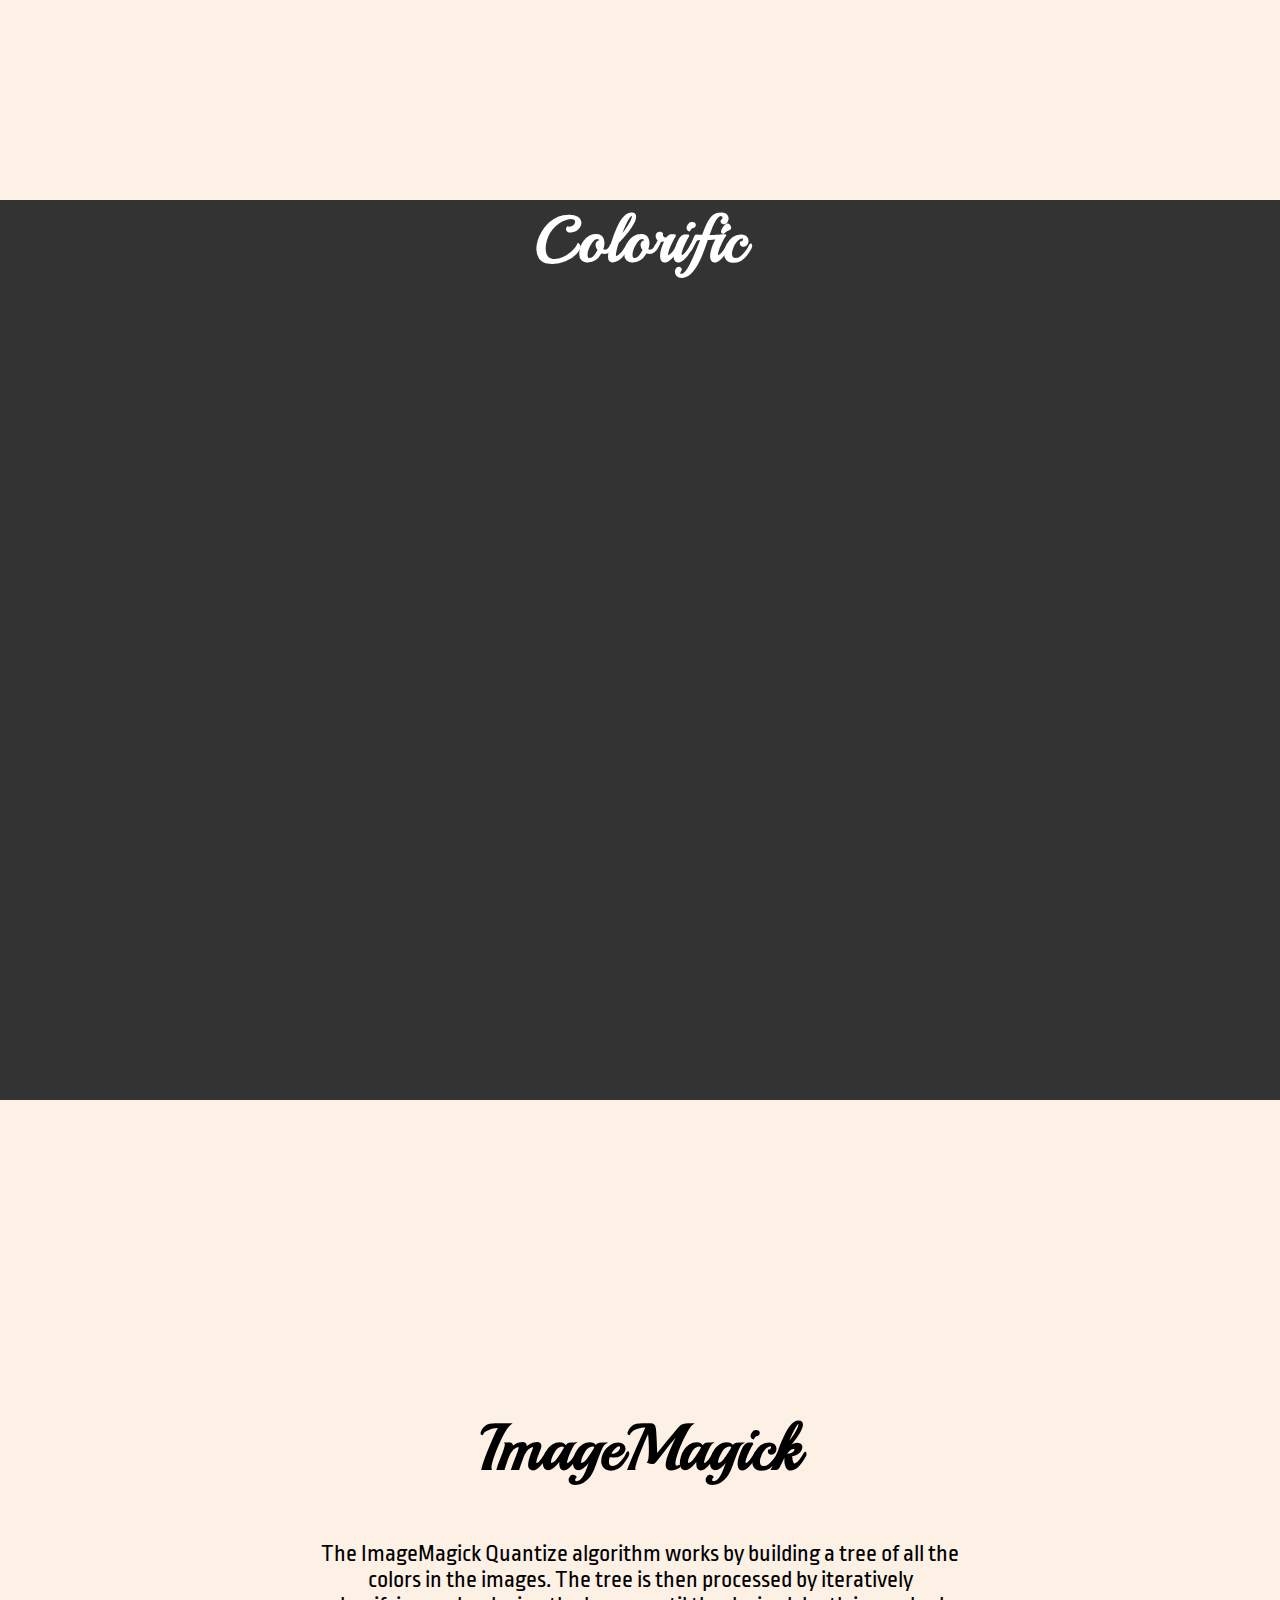
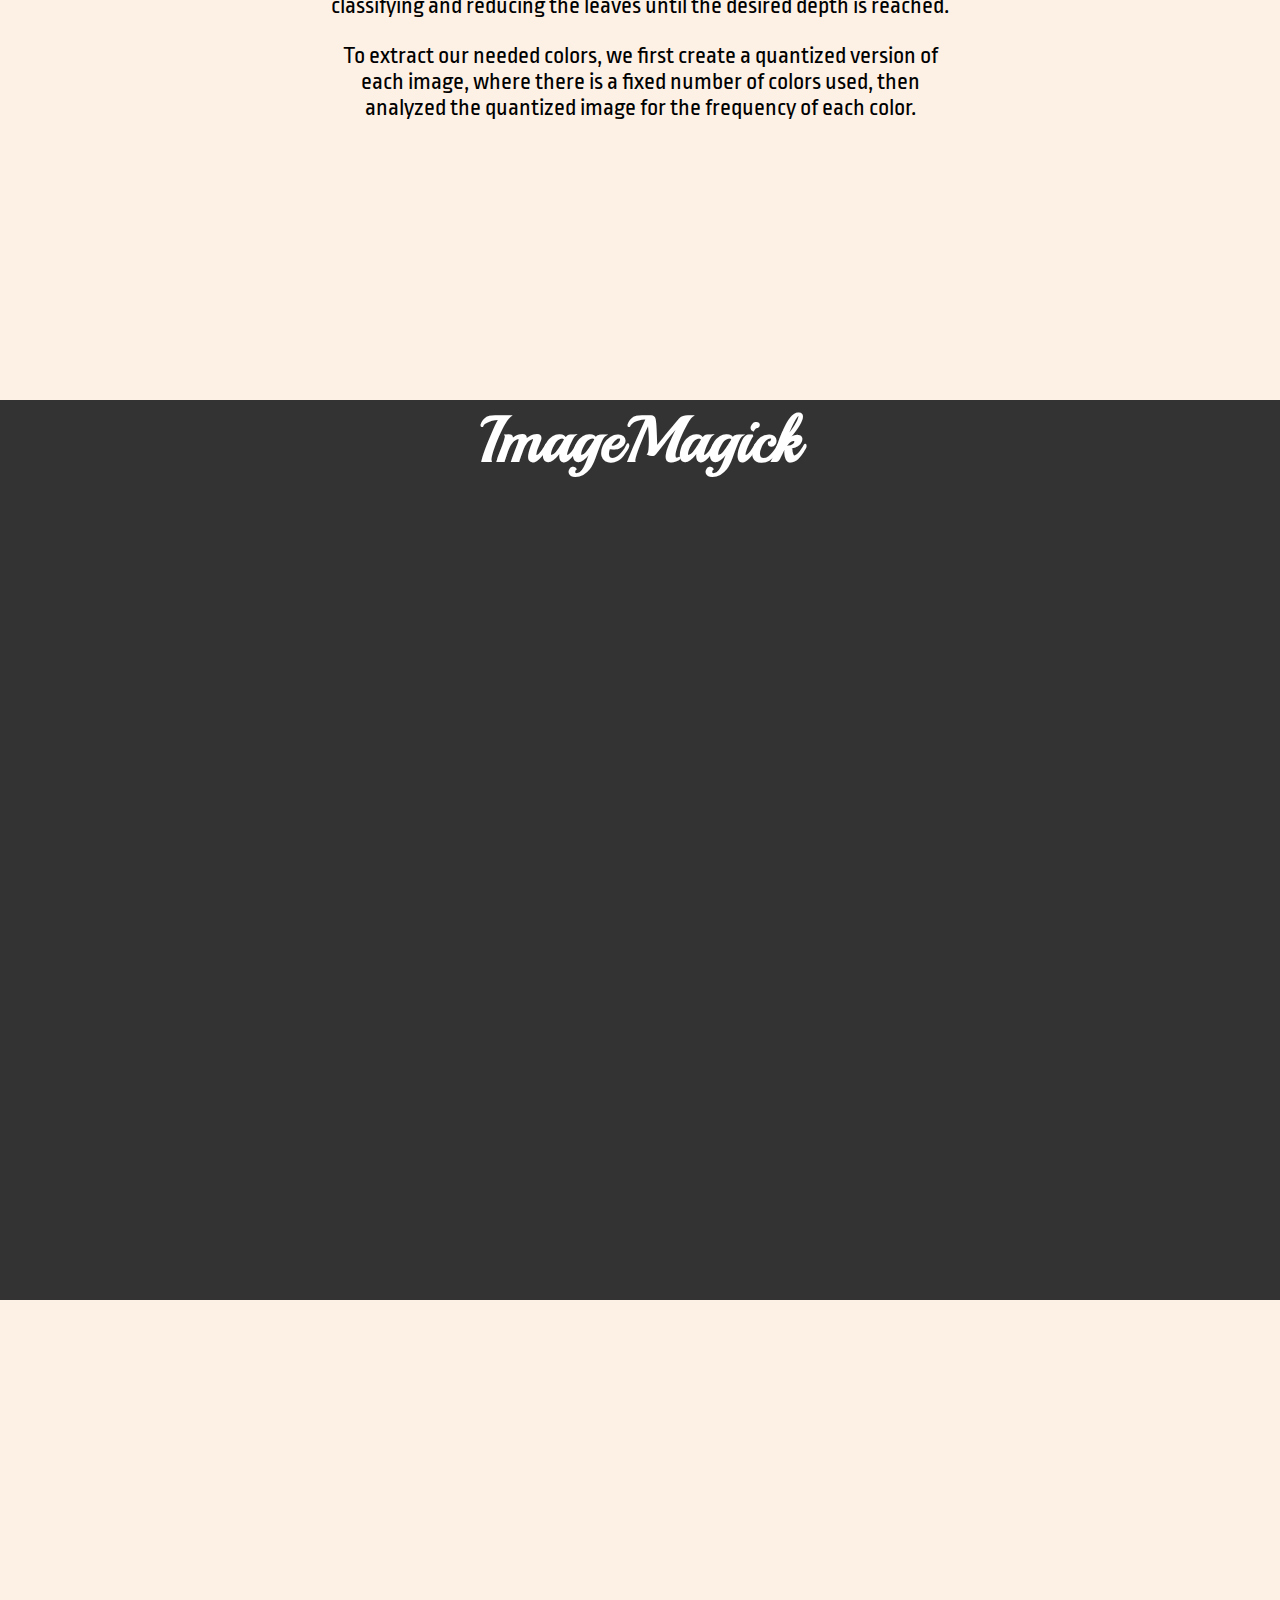
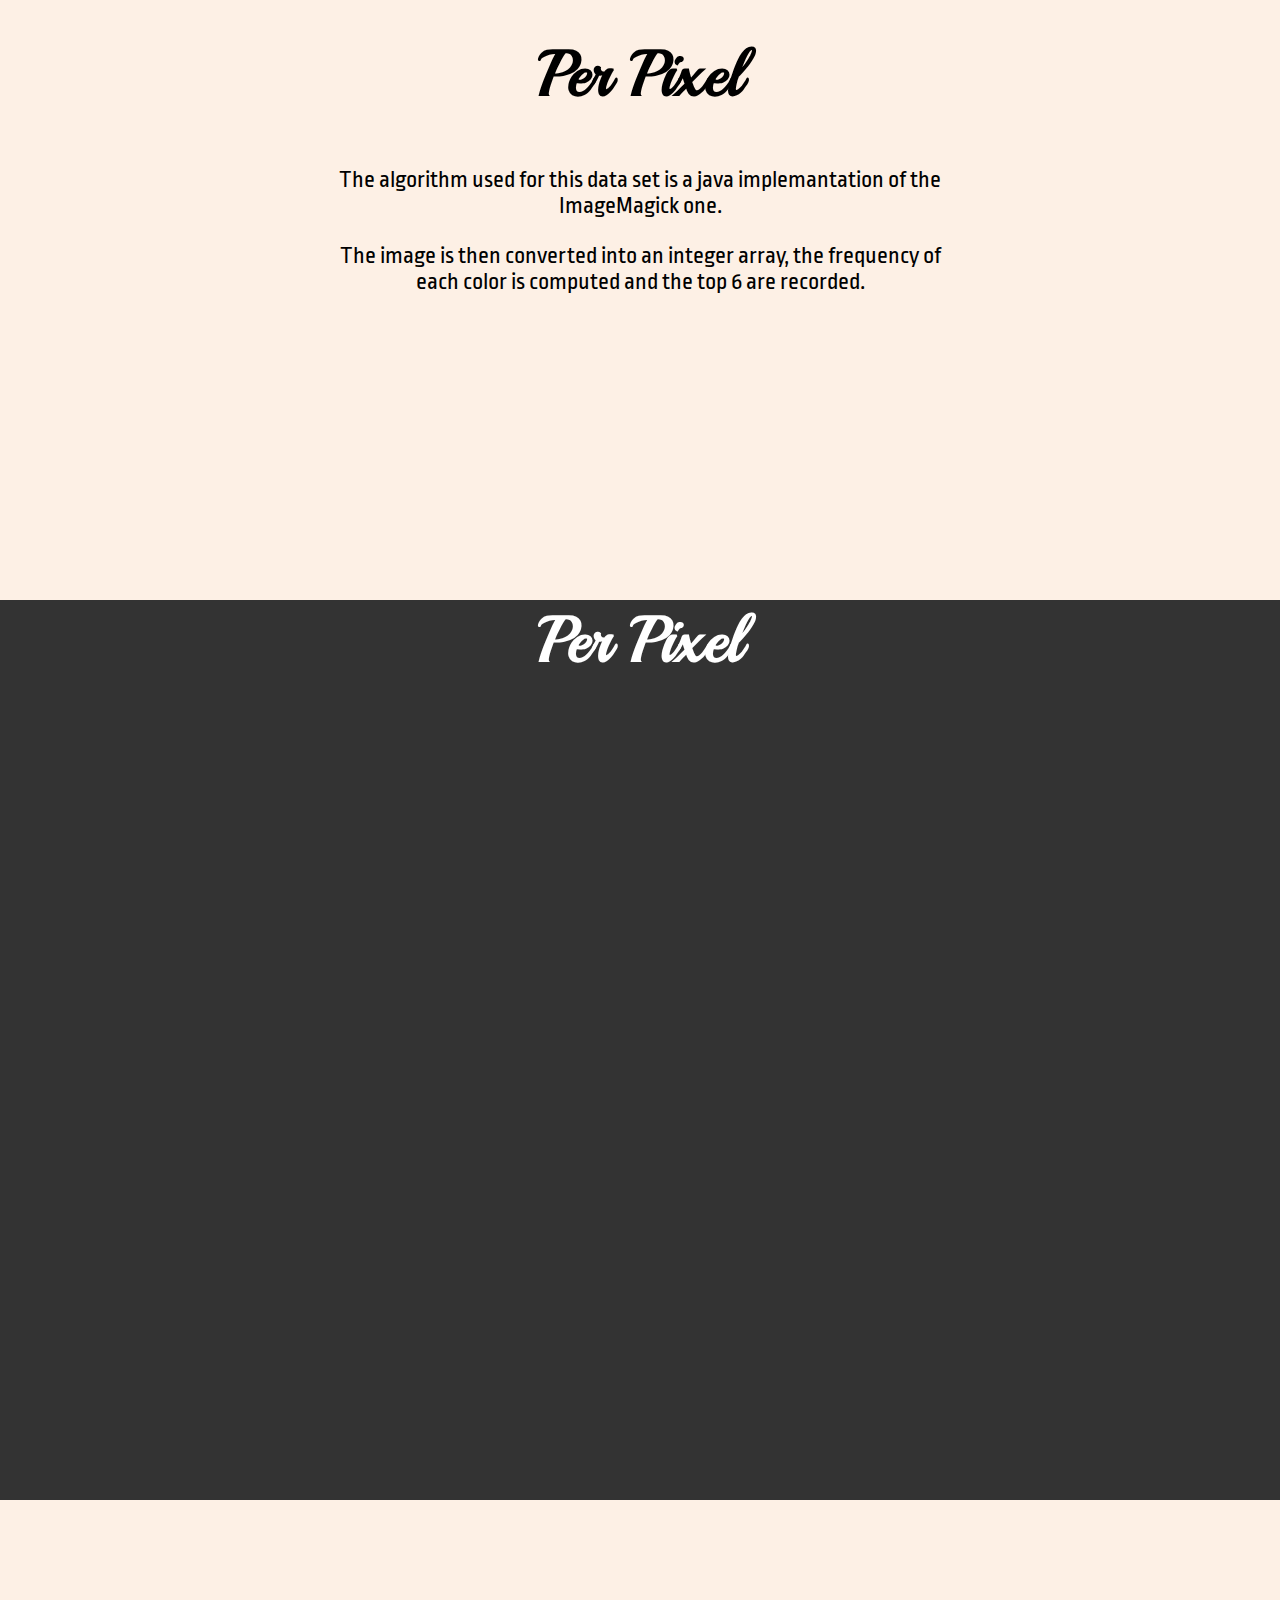
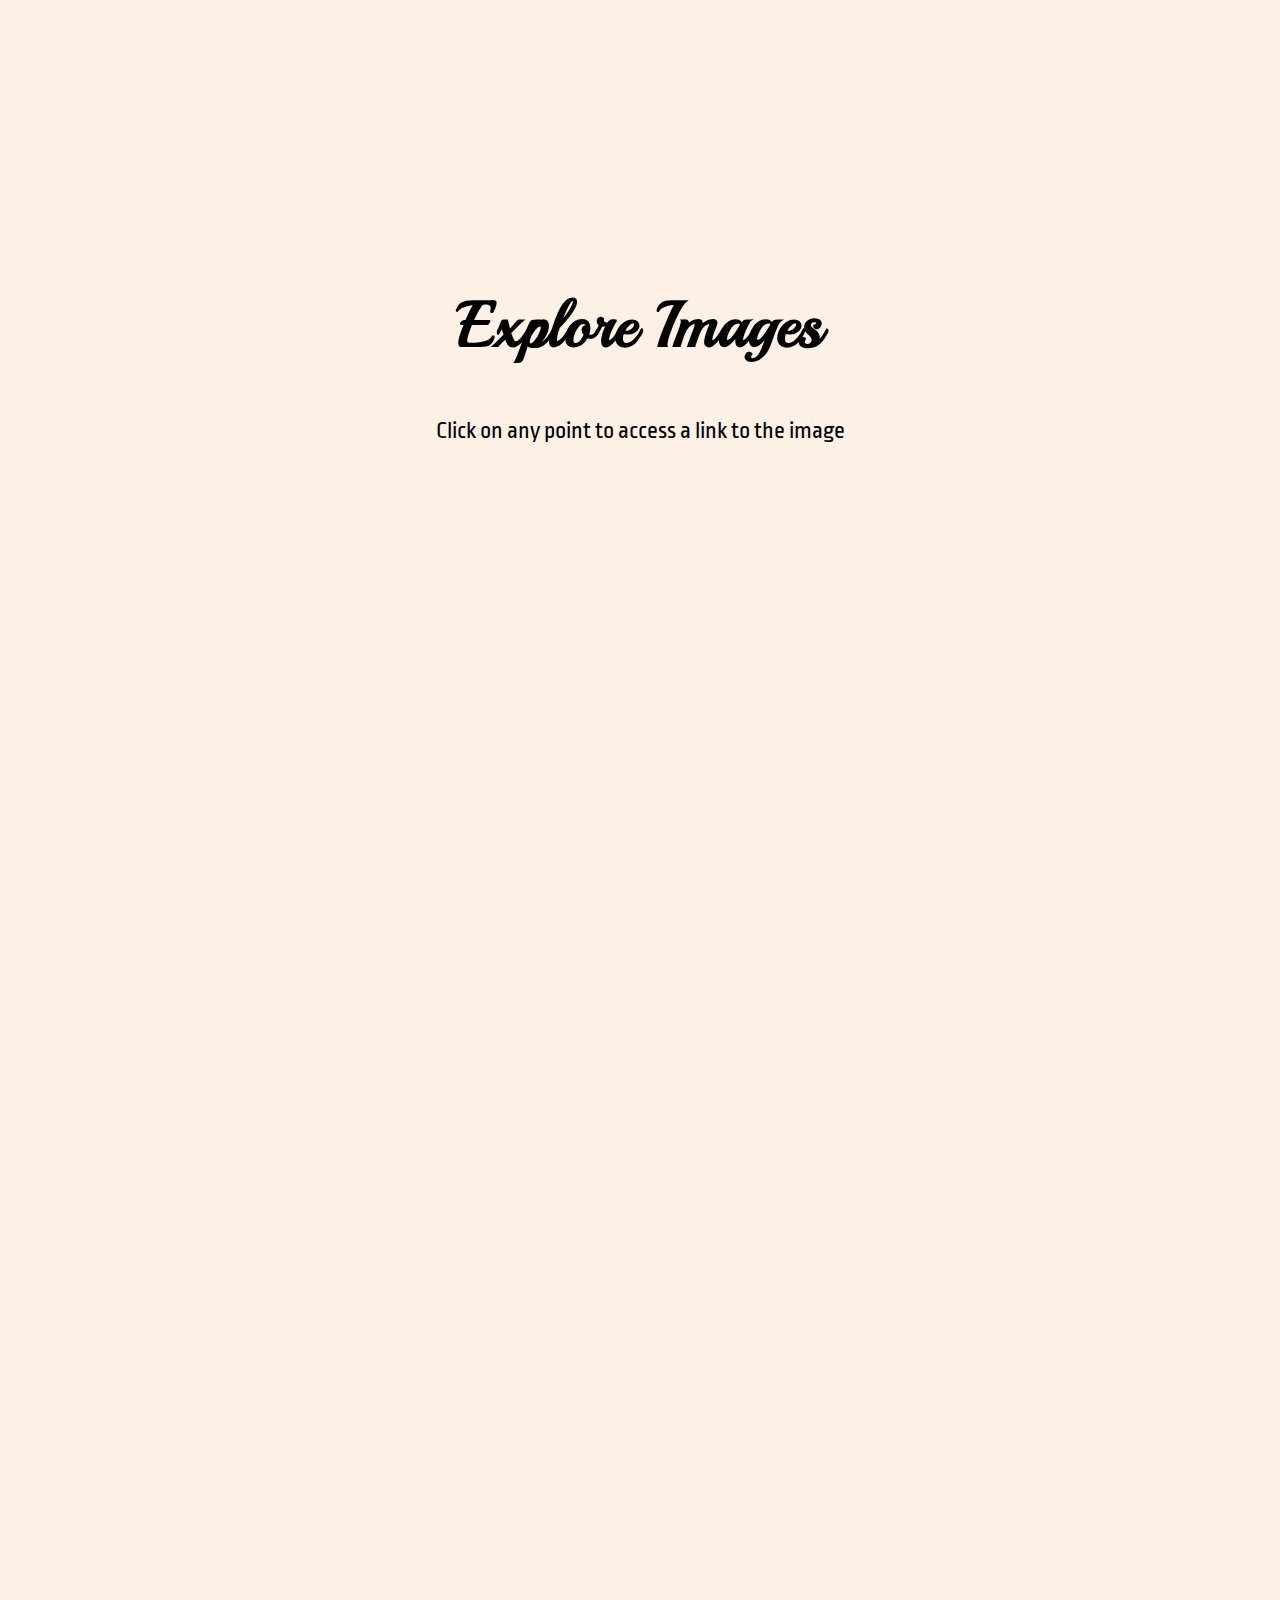
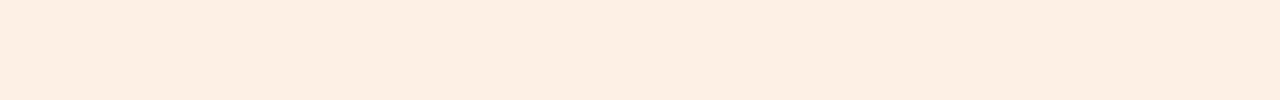
==== commit 4a89a069: "Per Pixel description added" ====
--- a/viz/index.html
+++ b/viz/index.html
@@ -5,32 +5,56 @@
 		<meta charset="utf-8">
 		<link rel="shortcut icon" href="favicon.ico" type="image/x-icon">
 		<link rel="icon" href="favicon.ico" type="image/x-icon">
-		
+
 		<link href="http://fonts.googleapis.com/css?family=Ropa+Sans" rel="stylesheet" type="text/css" />
 		<link href="http://fonts.googleapis.com/css?family=Playball" rel="stylesheet" type="text/css" />
-		
+
 		<link href="css/index.css" rel="stylesheet" type="text/css" />
 	</head>
 	<body>
-		<div class="info pane">
-			<div><img src="img/logo.png" id="logo" /></div>
+		<div class="pane top">
+			<img src="img/logo.png" id="logo" />
 			<h2>Visualizing the Colors of Reno</h2>
 			<p>The map shows colors from the color pallette of images taken at the location of each circle. There are 15000 images that were taken over a 10 year period. All 10 years were superimposed onto a single year.</p>
 			<h4>Double Click to Zoom</h4>
+		</div>
+
+		<div class="pane">
+			<div class="words">
+				<h2>Colorific</h2>
+				<p>Colorific uses a command line interface to produce the color pallette of an image. It strips away black and white, and avoids colors that are introduced by anti-aliasing. We are avoiding the backgrounds of images because they are usually uninteresting browns or blacks.</p>
+			</div>
 		</div>
 		<div class="pane">
 			<h2 class="title">Colorific</h2>
 			<iframe src="colors/colorific.html"></iframe>
 		</div>
+
+		<div class="pane">
+			<div class="words">
+				<h2>ImageMagick</h2>
+				<p>The ImageMagick Quantize algorithm works by building a tree of all the colors in the images. The tree is then processed by iteratively classifying and reducing the leaves until the desired depth is reached.</p>
+				<p>To extract our needed colors, we first create a quantized version of each image, where there is a fixed number of colors used, then analyzed the quantized image for the frequency of each color.</p>
+			</div>
+		</div>
 		<div class="pane">
 			<h2 class="title">ImageMagick</h2>
 			<iframe src="colors/imagemagick.html"></iframe>
+		</div>
+
+		<div class="pane">
+			<div class="words">
+				<h2>Per Pixel</h2>
+                <p>The algorithm used for this data set is a java implemantation of the ImageMagick one.</p>
+                <p>The image is then converted into an integer array, the frequency of each color is computed and the top 6 are recorded.</p>
+			</div>
 		</div>
 		<div class="pane">
 			<h2 class="title">Per Pixel</h2>
 			<iframe src="colors/pixel.html"></iframe>
 		</div>
-		<div class="info pane">
+
+		<div class="pane">
 			<div class="words">
 				<h2>Explore Images</h2>
 				<p>Click on any point to access a link to the image</p>
--- a/viz/css/index.css
+++ b/viz/css/index.css
@@ -40,11 +40,7 @@
 .pane {
   position: relative;
   height: 100%;
-}
-.info {
-  text-align: center;
-  width: 70%;
-  margin: 0 auto;
+  min-height: 745px;
 }
 .words {
   position: absolute;
@@ -52,6 +48,9 @@
   top: 50%;
   transform: translate(-50%, -50%);
   -webkit-transform: translate(-50%, -50%);
+}
+.top {
+  background-color: #FF884A;
 }
 iframe {
   display: block;
@@ -62,8 +61,8 @@
 
 .pane h2.title {
   position: absolute;
-  left: 0; right: 0;
+  left: 20%; right: 20%;
   top: 0;
   color: white;
   margin: 0;
-}+}
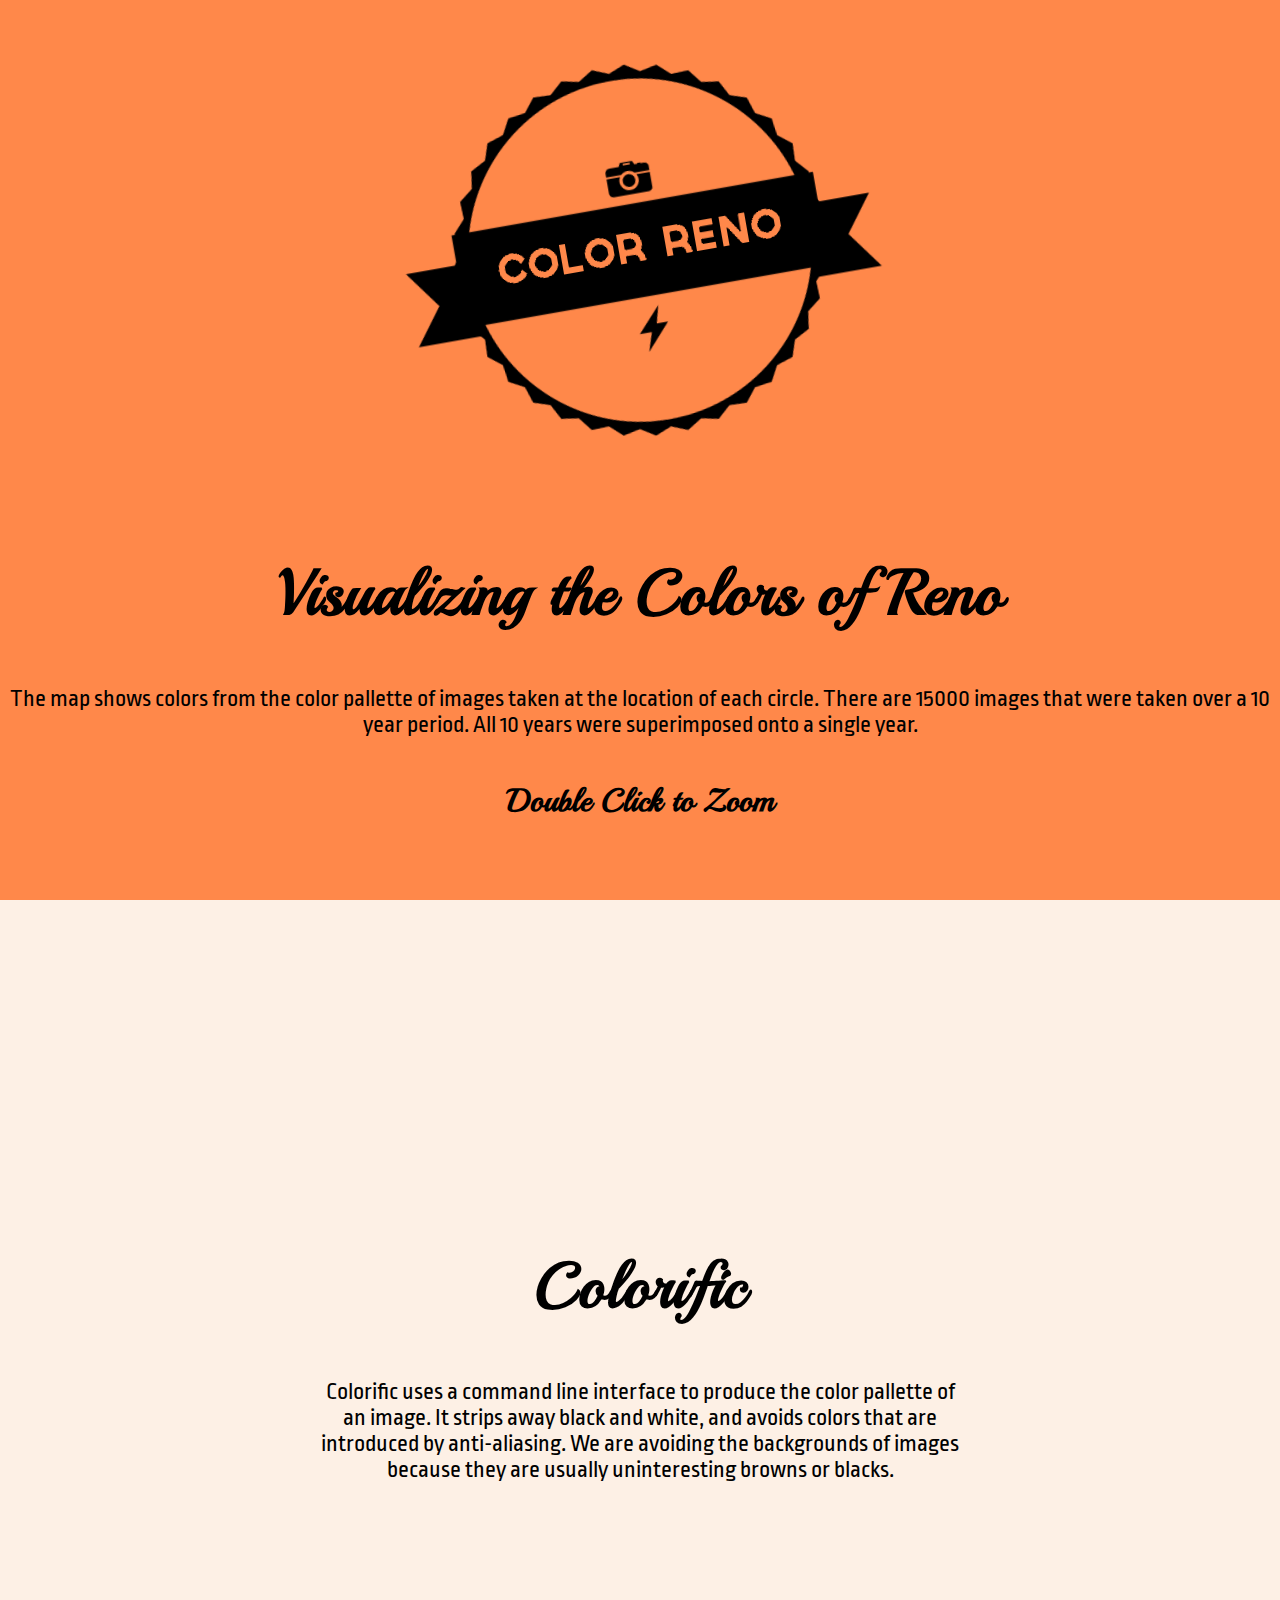
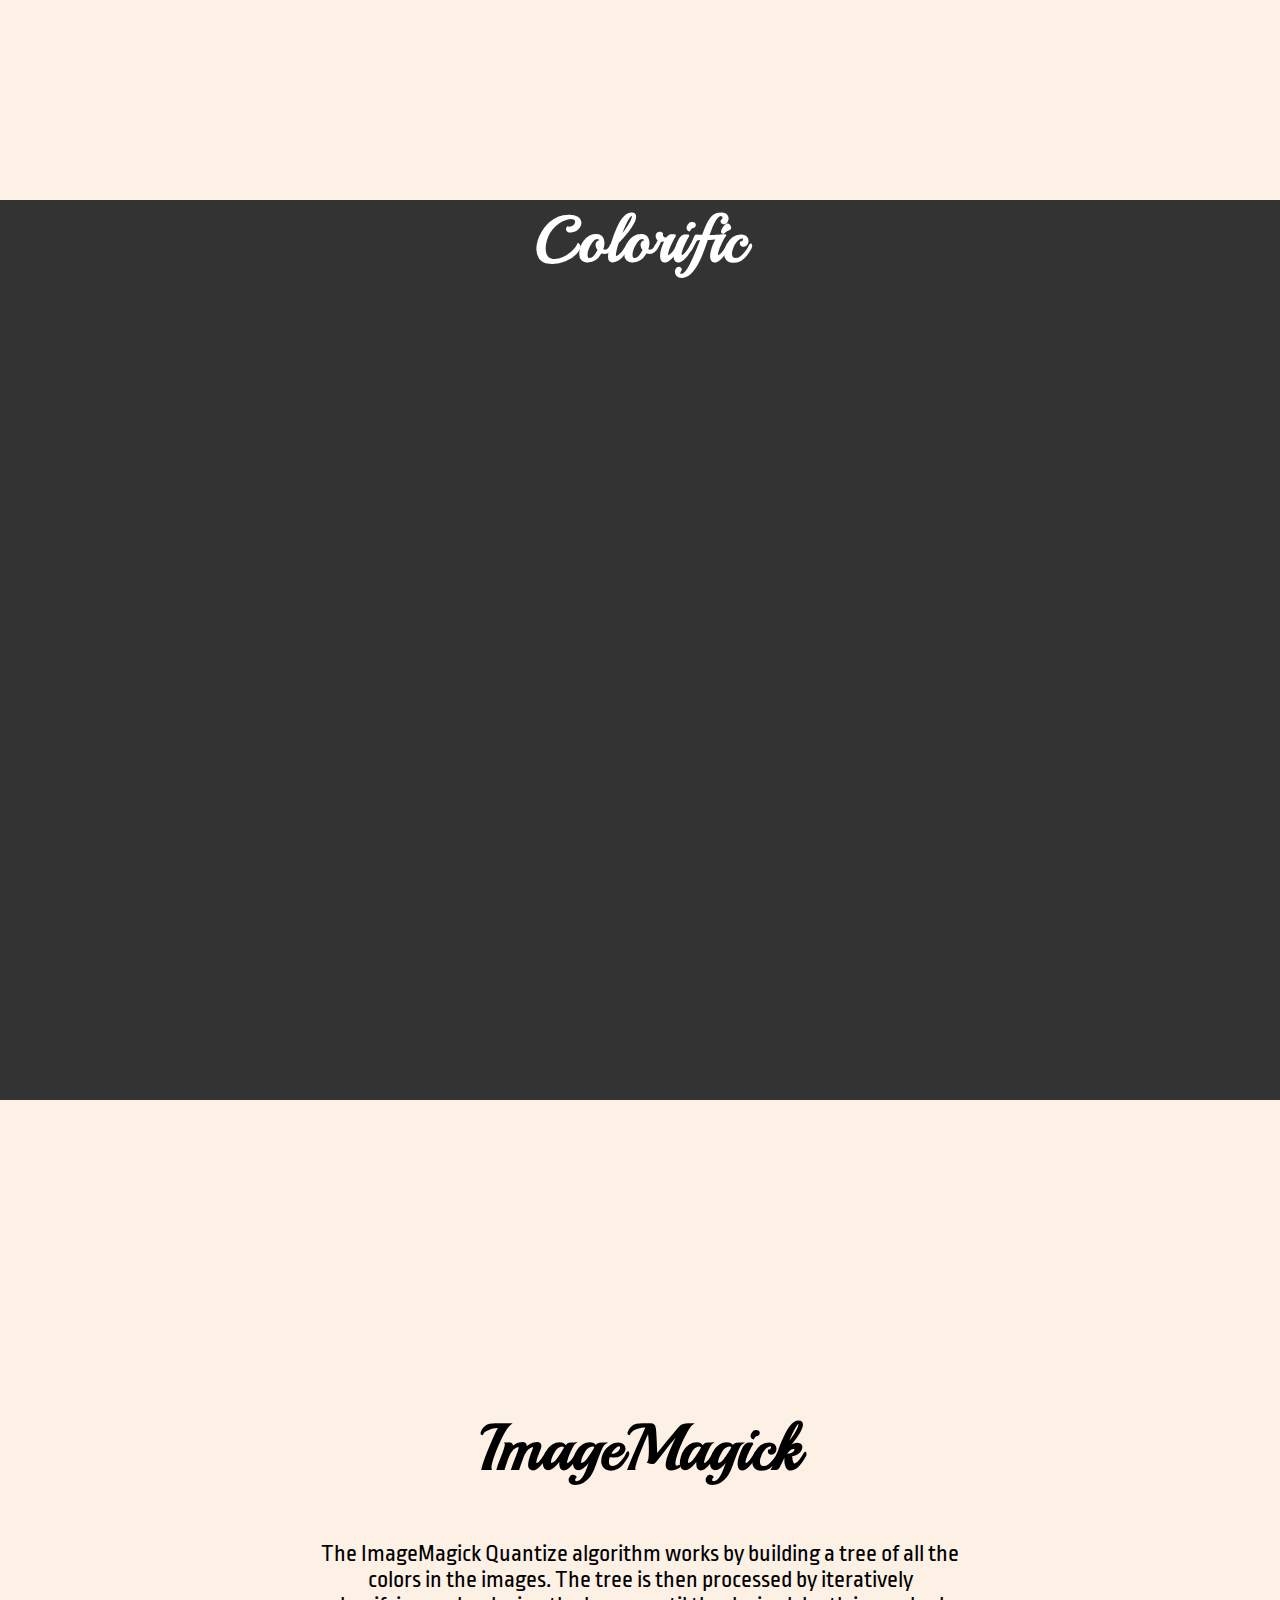
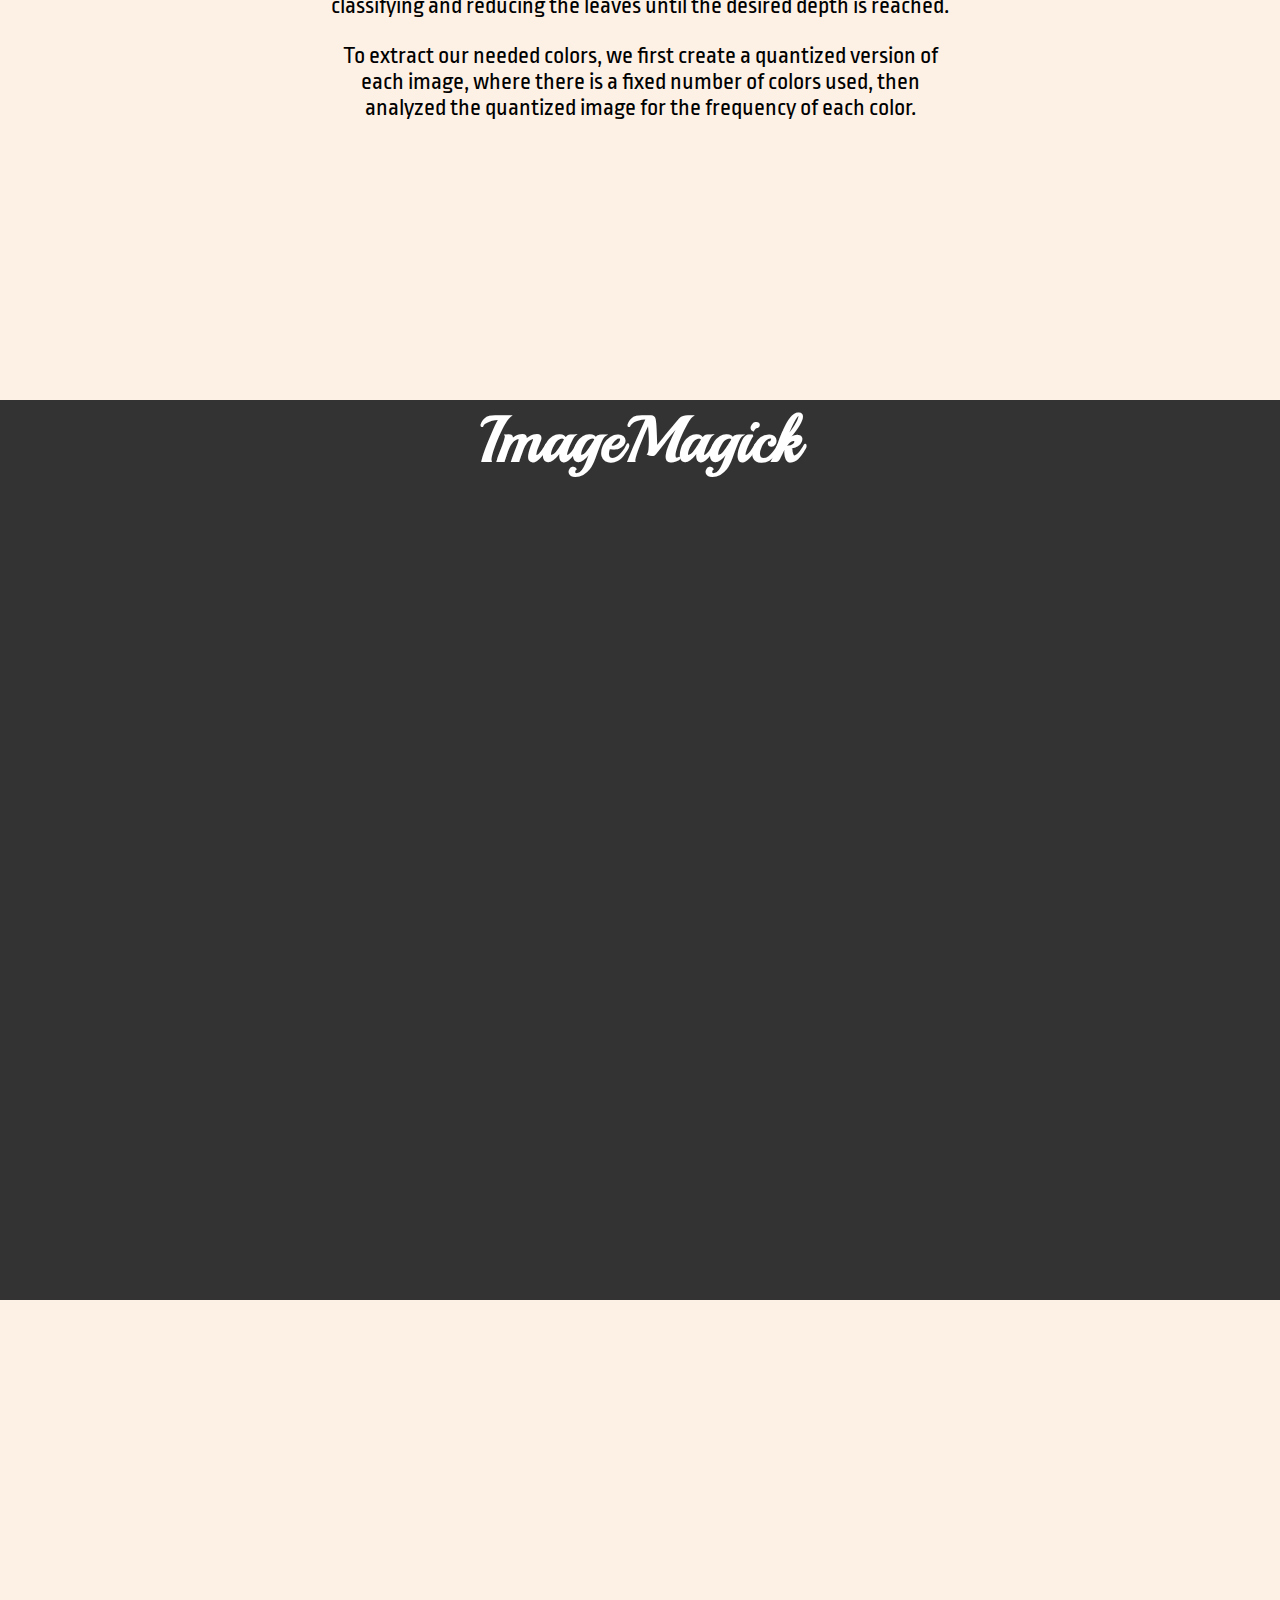
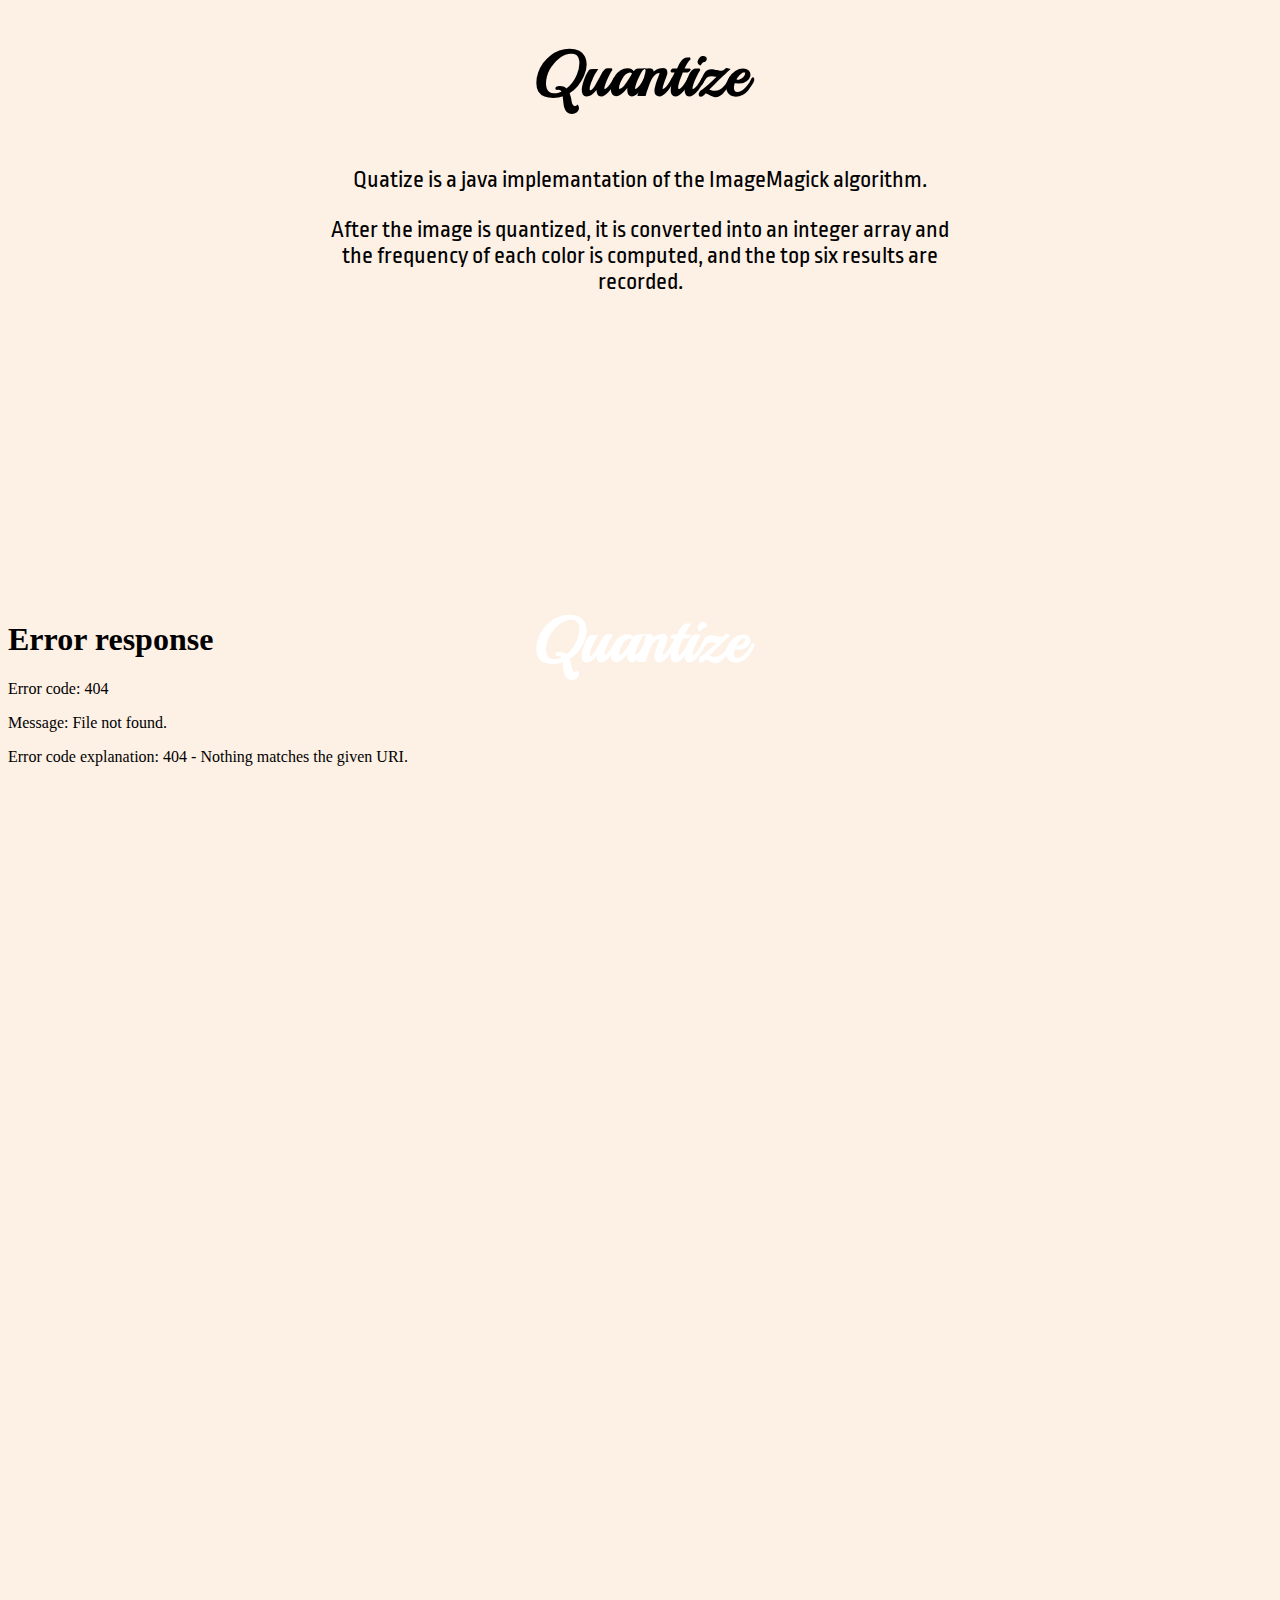
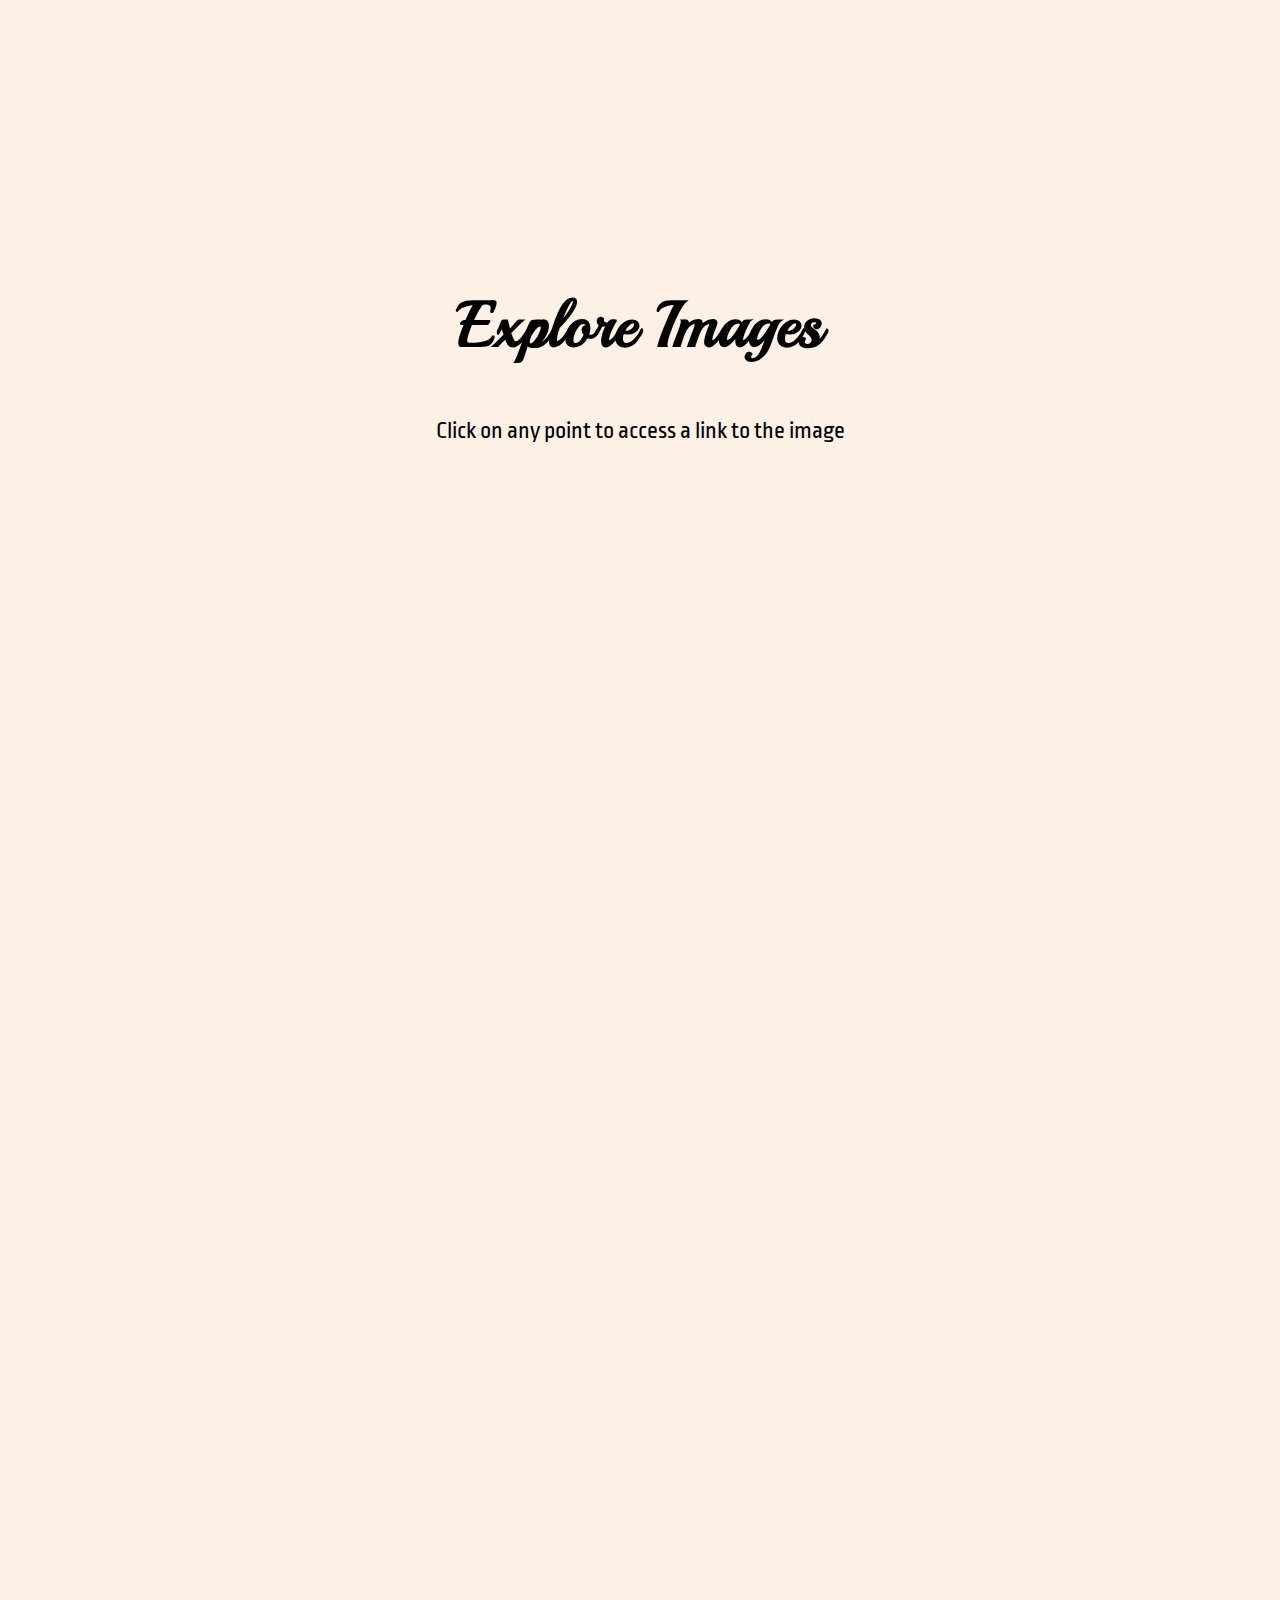
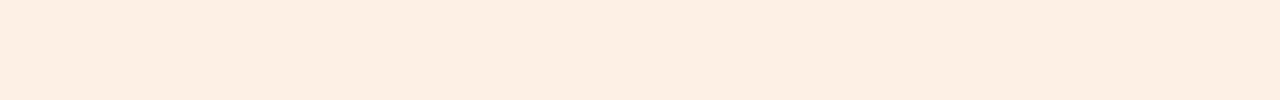
==== commit f6998c05: "Typo" ====
--- a/viz/index.html
+++ b/viz/index.html
@@ -44,14 +44,14 @@
 
 		<div class="pane">
 			<div class="words">
-				<h2>Per Pixel</h2>
-                <p>The algorithm used for this data set is a java implemantation of the ImageMagick one.</p>
-                <p>The image is then converted into an integer array, the frequency of each color is computed and the top 6 are recorded.</p>
+				<h2>Quantize</h2>
+				<p>Quatize is a java implemantation of the ImageMagick algorithm.</p>
+				<p>After the image is quantized, it is converted into an integer array and the frequency of each color is computed, and the top six results are recorded.</p>
 			</div>
 		</div>
 		<div class="pane">
-			<h2 class="title">Per Pixel</h2>
-			<iframe src="colors/pixel.html"></iframe>
+			<h2 class="title">Quantize</h2>
+			<iframe src="colors/quantize.html"></iframe>
 		</div>
 
 		<div class="pane">
